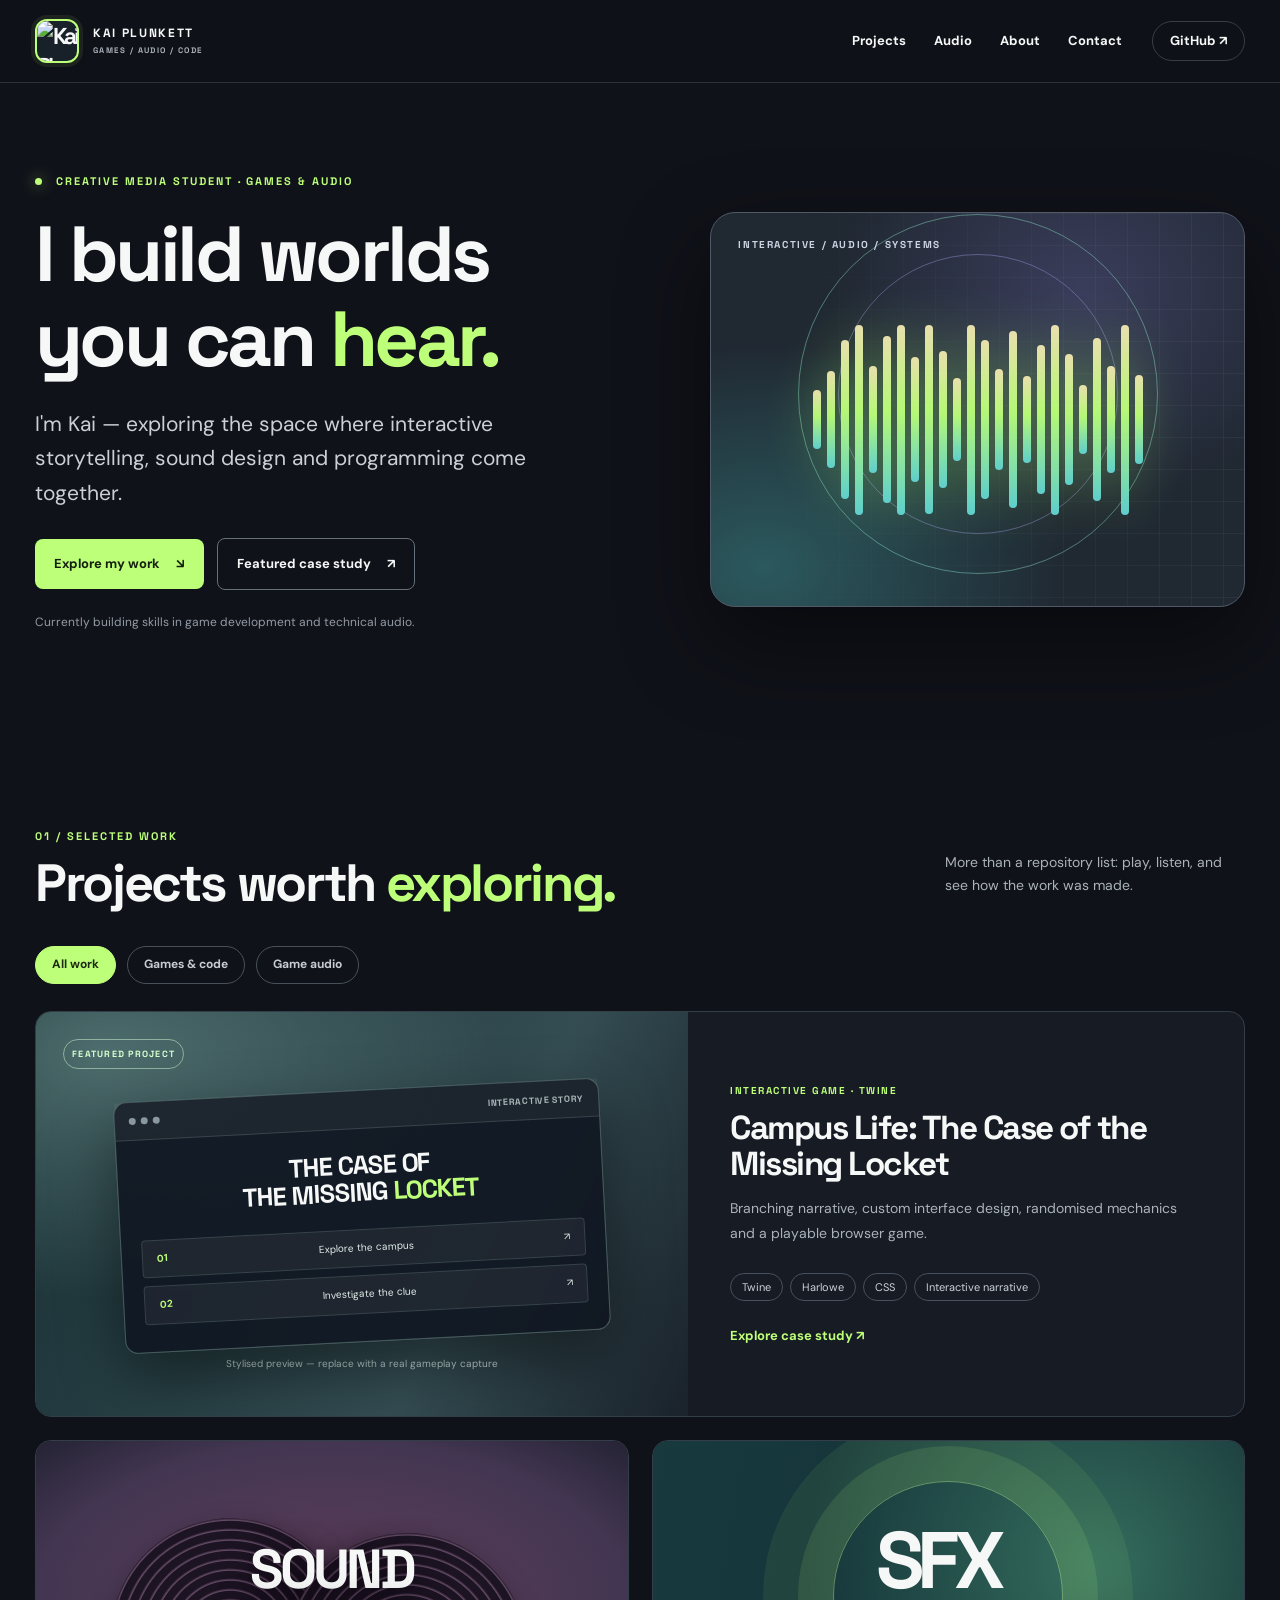
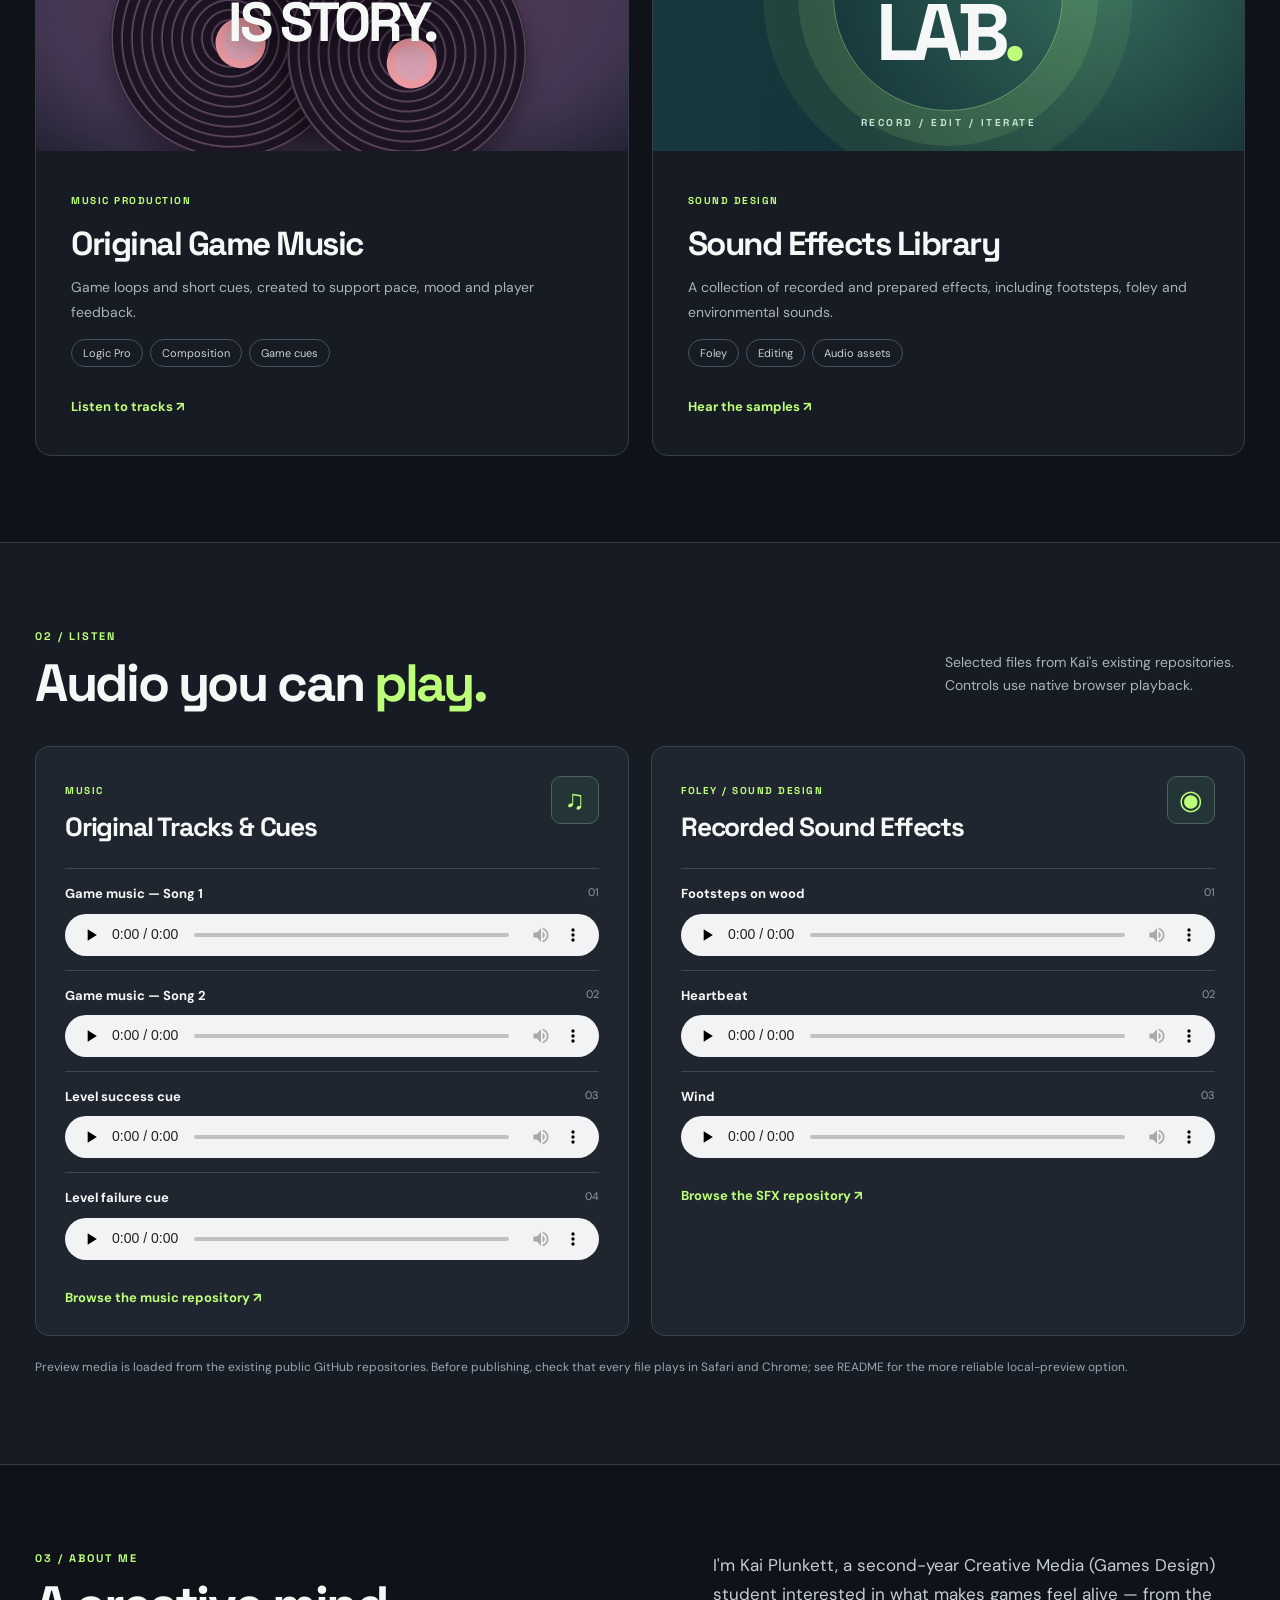
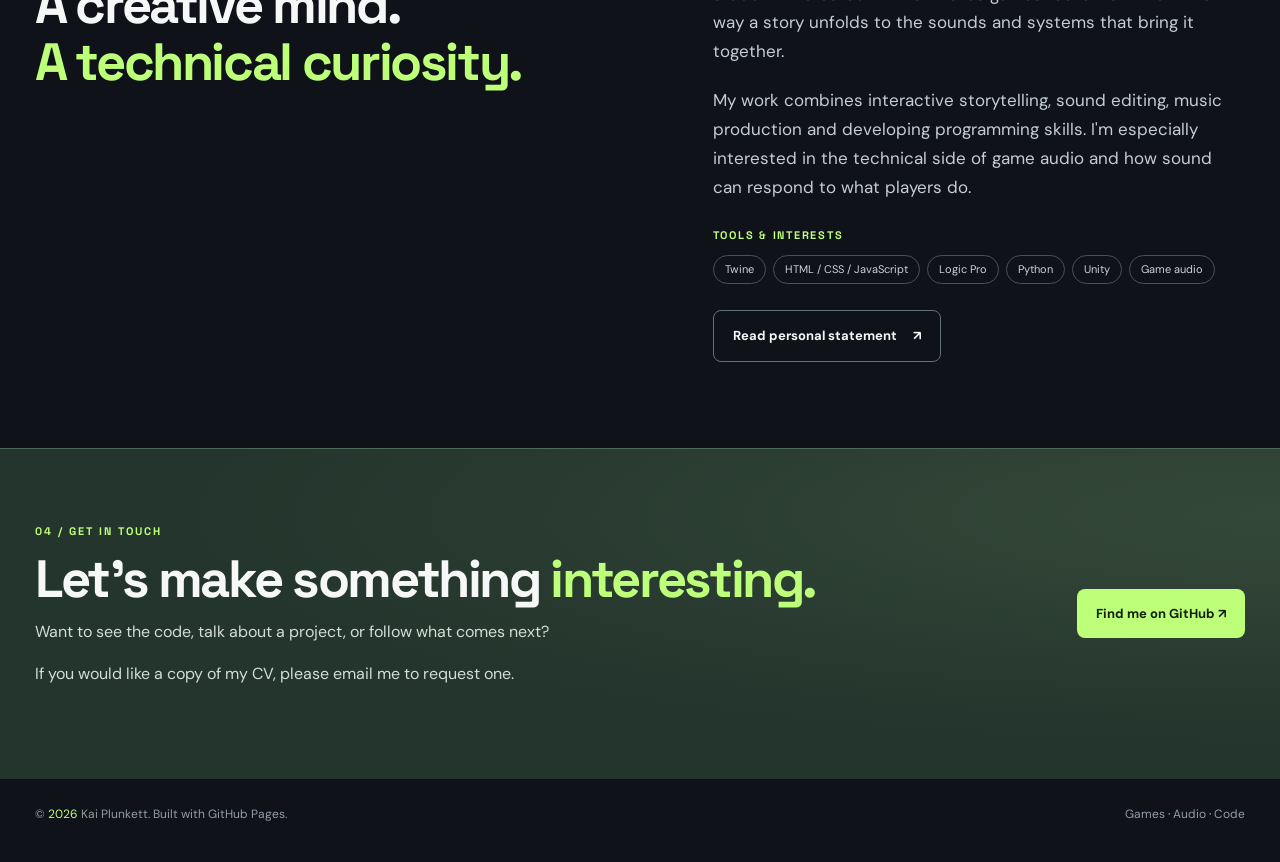
==== index.html @ 0ae5bda2 "Update 5 - Fix Safari issue when opening personal statement." ====
<!DOCTYPE html>
<html lang="en-GB">
<head>
  <meta charset="utf-8">
  <meta name="viewport" content="width=device-width, initial-scale=1">
  <meta name="description" content="Kai Plunkett — games, audio and interactive systems portfolio. Explore playable projects, original music and sound design.">
  <meta name="theme-color" content="#101219">
  <title>Kai Plunkett | Games · Audio · Code</title>
  <link rel="stylesheet" href="assets/css/styles.css?v=5">
  <script defer src="assets/js/main.js?v=5"></script>
</head>
<body>
  <a class="skip-link" href="#main">Skip to content</a>
  <header class="site-header">
    <div class="nav-shell wrap">
      <a class="brand" href="#top" aria-label="Kai Plunkett homepage"><span class="brand-mark brand-avatar"><img src="https://github.com/KaiPlunkett.png" alt="Kai Plunkett GitHub avatar"></span><span class="brand-name">KAI PLUNKETT <small>GAMES / AUDIO / CODE</small></span></a>
      <nav aria-label="Main navigation">
        <a href="#work">Projects</a><a href="#audio">Audio</a><a href="#about">About</a><a href="#contact">Contact</a>
      </nav>
      <a class="nav-github" href="https://github.com/KaiPlunkett" target="_blank" rel="noopener noreferrer">GitHub <span aria-hidden="true">↗</span></a>
    </div>
  </header>
  <main id="main">
    <section class="hero wrap" id="top">
      <div class="hero-copy">
        <p class="eyebrow"><span class="status-dot"></span> CREATIVE MEDIA STUDENT · GAMES & AUDIO</p>
        <h1>I build worlds<br>you can <em>hear.</em></h1>
        <p class="hero-lead">I'm Kai — exploring the space where interactive storytelling, sound design and programming come together.</p>
        <div class="button-row"><a class="button primary" href="#work">Explore my work <span aria-hidden="true">↘</span></a><a class="button ghost" href="projects/campus-life.html">Featured case study <span aria-hidden="true">↗</span></a></div>
        <p class="hero-note">Currently building skills in game development and technical audio.</p>
      </div>
      <div class="hero-art" role="img" aria-label="Abstract audio waveform and game-inspired interface artwork">
        <div class="orbit orbit-one"></div><div class="orbit orbit-two"></div>
        <span class="hero-art-label">INTERACTIVE / AUDIO / SYSTEMS</span>
        <div class="waveform" aria-hidden="true"><i style="--h:25%"></i><i style="--h:42%"></i><i style="--h:68%"></i><i style="--h:92%"></i><i style="--h:46%"></i><i style="--h:72%"></i><i style="--h:100%"></i><i style="--h:54%"></i><i style="--h:81%"></i><i style="--h:59%"></i><i style="--h:36%"></i><i style="--h:94%"></i><i style="--h:68%"></i><i style="--h:43%"></i><i style="--h:76%"></i><i style="--h:37%"></i><i style="--h:64%"></i><i style="--h:90%"></i><i style="--h:56%"></i><i style="--h:30%"></i><i style="--h:70%"></i><i style="--h:46%"></i><i style="--h:82%"></i><i style="--h:38%"></i></div>
      </div>
    </section>
    <section class="section wrap" id="work">
      <div class="section-heading"><div><p class="eyebrow">01 / SELECTED WORK</p><h2>Projects worth <em>exploring.</em></h2></div><p>More than a repository list: play, listen, and see how the work was made.</p></div>
      <div class="filter-row" role="group" aria-label="Filter projects"><button class="filter active" type="button" data-filter="all" aria-pressed="true">All work</button><button class="filter" type="button" data-filter="game" aria-pressed="false">Games & code</button><button class="filter" type="button" data-filter="audio" aria-pressed="false">Game audio</button></div>
      <div class="project-grid">
        <article class="project-card featured" data-category="game"><div class="project-visual visual-game"><div class="visual-tag">FEATURED PROJECT</div><div class="mock-window"><div class="mock-window-header"><span></span><span></span><span></span><small>INTERACTIVE STORY</small></div><div class="mock-game-title">THE CASE OF<br>THE MISSING <i>LOCKET</i></div><div class="mock-choice"><b>01</b> Explore the campus <span>↗</span></div><div class="mock-choice"><b>02</b> Investigate the clue <span>↗</span></div></div><span class="placeholder-note">Stylised preview — replace with a real gameplay capture</span></div><div class="project-content"><span class="project-type">INTERACTIVE GAME · TWINE</span><h3>Campus Life: The Case of the Missing Locket</h3><p>Branching narrative, custom interface design, randomised mechanics and a playable browser game.</p><div class="tags"><span>Twine</span><span>Harlowe</span><span>CSS</span><span>Interactive narrative</span></div><a class="text-link" href="projects/campus-life.html">Explore case study <span aria-hidden="true">↗</span></a></div></article>
        <article class="project-card" data-category="audio"><div class="project-visual visual-music"><div class="record record-one"></div><div class="record record-two"></div><span class="visual-big">SOUND<br>IS STORY.</span></div><div class="project-content"><span class="project-type">MUSIC PRODUCTION</span><h3>Original Game Music</h3><p>Game loops and short cues, created to support pace, mood and player feedback.</p><div class="tags"><span>Logic Pro</span><span>Composition</span><span>Game cues</span></div><a class="text-link" href="#audio">Listen to tracks <span aria-hidden="true">↗</span></a></div></article>
        <article class="project-card" data-category="audio"><div class="project-visual visual-sfx"><div class="sfx-rings"></div><div class="sfx-label">SFX<br>LAB<span>.</span></div><span class="sfx-mini">RECORD / EDIT / ITERATE</span></div><div class="project-content"><span class="project-type">SOUND DESIGN</span><h3>Sound Effects Library</h3><p>A collection of recorded and prepared effects, including footsteps, foley and environmental sounds.</p><div class="tags"><span>Foley</span><span>Editing</span><span>Audio assets</span></div><a class="text-link" href="#audio">Hear the samples <span aria-hidden="true">↗</span></a></div></article>
      </div>
    </section>
    <section class="section audio-section" id="audio"><div class="wrap"><div class="section-heading"><div><p class="eyebrow">02 / LISTEN</p><h2>Audio you can <em>play.</em></h2></div><p>Selected files from Kai's existing repositories. Controls use native browser playback.</p></div><div class="audio-grid">
      <div class="audio-panel"><div class="panel-head"><div><span class="project-type">MUSIC</span><h3>Original Tracks & Cues</h3></div><span class="panel-graphic" aria-hidden="true">♫</span></div><div class="track"><div class="track-title"><strong>Game music — Song 1</strong><span>01</span></div><audio controls preload="none" aria-label="Play Game music Song 1"><source src="https://raw.githubusercontent.com/KaiPlunkett/custom-created-music-tracks/main/Project%20-%20L3G%20-%20A2%20-%20V3%20-%20Kai%20-%20Song%201.mp3" type="audio/mpeg">Audio playback is not supported by your browser.</audio></div><div class="track"><div class="track-title"><strong>Game music — Song 2</strong><span>02</span></div><audio controls preload="none" aria-label="Play Game music Song 2"><source src="https://raw.githubusercontent.com/KaiPlunkett/custom-created-music-tracks/main/Project%20-%20L3G%20-%20A2%20-%20V3%20-%20Kai%20-%20Song%202.mp3" type="audio/mpeg">Audio playback is not supported by your browser.</audio></div><div class="track"><div class="track-title"><strong>Level success cue</strong><span>03</span></div><audio controls preload="none" aria-label="Play level success cue"><source src="https://raw.githubusercontent.com/KaiPlunkett/custom-created-music-tracks/main/Project%20-%20L3G%20-%20A2%20-%20V3%20-%20Kai%20-%20Level%20Success.mp3" type="audio/mpeg">Audio playback is not supported by your browser.</audio></div><div class="track"><div class="track-title"><strong>Level failure cue</strong><span>04</span></div><audio controls preload="none" aria-label="Play level failure cue"><source src="https://raw.githubusercontent.com/KaiPlunkett/custom-created-music-tracks/main/Project%20-%20L3G%20-%20A2%20-%20V3%20-%20Kai%20-%20Level%20Failure.mp3" type="audio/mpeg">Audio playback is not supported by your browser.</audio></div><a class="text-link" href="https://github.com/KaiPlunkett/custom-created-music-tracks" target="_blank" rel="noopener noreferrer">Browse the music repository ↗</a></div>
      <div class="audio-panel"><div class="panel-head"><div><span class="project-type">FOLEY / SOUND DESIGN</span><h3>Recorded Sound Effects</h3></div><span class="panel-graphic" aria-hidden="true">◉</span></div><div class="track"><div class="track-title"><strong>Footsteps on wood</strong><span>01</span></div><audio controls preload="none" aria-label="Play footsteps sound effect"><source src="https://raw.githubusercontent.com/KaiPlunkett/sound-effects-library/main/Footsteps%20On%20Wood%20V1.m4a" type="audio/mp4">Audio playback is not supported by your browser.</audio></div><div class="track"><div class="track-title"><strong>Heartbeat</strong><span>02</span></div><audio controls preload="none" aria-label="Play heartbeat sound effect"><source src="https://raw.githubusercontent.com/KaiPlunkett/sound-effects-library/main/Heartbeat%20V1.m4a" type="audio/mp4">Audio playback is not supported by your browser.</audio></div><div class="track"><div class="track-title"><strong>Wind</strong><span>03</span></div><audio controls preload="none" aria-label="Play wind sound effect"><source src="https://raw.githubusercontent.com/KaiPlunkett/sound-effects-library/main/Wind%20V1.m4a" type="audio/mp4">Audio playback is not supported by your browser.</audio></div><a class="text-link" href="https://github.com/KaiPlunkett/sound-effects-library" target="_blank" rel="noopener noreferrer">Browse the SFX repository ↗</a></div>
    </div><p class="media-disclaimer">Preview media is loaded from the existing public GitHub repositories. Before publishing, check that every file plays in Safari and Chrome; see README for the more reliable local-preview option.</p></div></section>
    <section class="section wrap about" id="about"><div class="about-title"><p class="eyebrow">03 / ABOUT ME</p><h2>A creative mind.<br><em>A technical curiosity.</em></h2></div><div class="about-copy"><p>I'm Kai Plunkett, a second-year Creative Media (Games Design) student interested in what makes games feel alive — from the way a story unfolds to the sounds and systems that bring it together.</p><p>My work combines interactive storytelling, sound editing, music production and developing programming skills. I'm especially interested in the technical side of game audio and how sound can respond to what players do.</p><div class="skill-heading">TOOLS & INTERESTS</div><div class="tags"><span>Twine</span><span>HTML / CSS / JavaScript</span><span>Logic Pro</span><span>Python</span><span>Unity</span><span>Game audio</span></div><div class="button-row"><button class="button ghost statement-trigger" id="personal-statement-trigger" type="button" aria-haspopup="dialog" aria-controls="personal-statement-dialog">Read personal statement <span aria-hidden="true">↗</span></button><noscript><a class="text-link" href="https://github.com/KaiPlunkett/personal-statement/blob/main/README.md">View personal statement on GitHub (requires JavaScript for pop-up)</a></noscript></div></div></section>
    <section class="contact-band" id="contact"><div class="wrap contact-inner"><div><p class="eyebrow">04 / GET IN TOUCH</p><h2>Let's make something <em>interesting.</em></h2><p>Want to see the code, talk about a project, or follow what comes next?</p><p>If you would like a copy of my CV, please email me to request one.</p></div><a class="button primary" href="https://github.com/KaiPlunkett" target="_blank" rel="noopener noreferrer">Find me on GitHub ↗</a></div></section>
  </main>

  <!-- Safari-compatible modal reads the current public README each time it opens. -->
  <div class="statement-overlay" id="personal-statement-overlay" hidden>
  <section class="statement-dialog" id="personal-statement-dialog" role="dialog" aria-modal="true" aria-labelledby="statement-modal-title" aria-describedby="statement-modal-caption" tabindex="-1">
    <div class="statement-dialog-shell">
      <header class="statement-dialog-head">
        <div class="statement-dialog-heading">
          <span class="project-type">ABOUT KAI / MY STORY</span>
          <h2 id="statement-modal-title">Personal <em>statement.</em></h2>
          <p id="statement-modal-caption">A little more about my interests, experience and ambitions.</p>
        </div>
        <button class="statement-close" type="button" id="personal-statement-close" aria-label="Close personal statement">&times;</button>
      </header>
      <div class="statement-dialog-scroll">
        <div id="statement-load-status" class="statement-loading" role="status" aria-live="polite">Loading the latest personal statement from GitHub…</div>
        <div id="statement-content" class="statement-copy" aria-label="Personal statement text"></div>
      </div>
      <footer class="statement-dialog-footer">
        <span>Content sourced from Kai's public GitHub README.</span>
        <a href="https://github.com/KaiPlunkett/personal-statement/blob/main/README.md" target="_blank" rel="noopener noreferrer">View original on GitHub <span aria-hidden="true">↗</span></a>
      </footer>
    </div>
  </section>
  </div>
  <footer class="wrap footer"><p>© <span id="year">2026</span> Kai Plunkett. Built with GitHub Pages.</p><p>Games <span>·</span> Audio <span>·</span> Code</p></footer>
</body>
</html>
---- assets/css/styles.css ----
@import url('https://fonts.googleapis.com/css2?family=DM+Sans:wght@400;500;600;700&family=Space+Grotesk:wght@400;500;600;700&display=swap');
:root{--bg:#101219;--bg2:#171b23;--panel:#1c222c;--line:#363e48;--ink:#f6f7f7;--muted:#aab2bb;--lime:#bdff79;--cyan:#62d6d4;--coral:#ffa494;--purple:#ae97f4;--max:1210px}*{box-sizing:border-box}html{scroll-behavior:smooth}body{margin:0;background:var(--bg);color:var(--ink);font:16px/1.65 'DM Sans',sans-serif}h1,h2,h3,p{margin-top:0}h1,h2,h3{font-family:'Space Grotesk',sans-serif;line-height:1.09;letter-spacing:-.045em}h1{font-size:clamp(3.4rem,6.1vw,6.4rem);margin:24px 0}h2{font-size:clamp(2.5rem,4.1vw,4.5rem)}h3{font-size:1.65rem}em{font-style:normal;color:var(--lime)}a{color:inherit;text-decoration:none}a:hover{color:var(--lime)}button,a{outline-offset:4px}button{font:inherit}button:focus-visible,a:focus-visible{outline:2px solid var(--lime)}.wrap{width:min(calc(100% - 64px),var(--max));margin-inline:auto}.site-header{background:#101219e9;position:sticky;top:0;z-index:20;backdrop-filter:blur(14px);border-bottom:1px solid #2b313a}.nav-shell{display:flex;align-items:center;gap:30px;min-height:82px}.brand{display:flex;align-items:center;gap:14px;margin-right:auto;min-width:0}.brand-mark{display:grid;place-items:center;width:44px;height:44px;border:2px solid var(--lime);border-radius:12px;font:bold 23px 'Space Grotesk',sans-serif;letter-spacing:-3px;overflow:hidden;flex:0 0 auto}.brand-avatar{background:#182029;box-shadow:0 0 0 4px #bdff7914}.brand-avatar img{width:100%;height:100%;object-fit:cover;display:block}.accent{color:var(--lime)}.brand-name{font:bold 12px/1.1 'Space Grotesk',sans-serif;letter-spacing:.14em;white-space:nowrap}.brand-name small{display:block;color:var(--muted);font-size:8px;letter-spacing:.18em;margin-top:6px}.nav-shell nav{display:flex;gap:28px;font-size:13px;font-weight:700}.nav-github{padding:8px 17px;border:1px solid var(--line);border-radius:40px;font-size:13px;font-weight:700}.skip-link{position:absolute;top:-100px;left:20px;background:var(--lime);color:#000;padding:10px;z-index:100}.skip-link:focus{top:10px}.hero{display:grid;grid-template-columns:1.05fr .95fr;gap:7%;align-items:center;min-height:660px;padding-block:88px 95px}.eyebrow{color:var(--lime);font:bold 11px 'Space Grotesk',sans-serif;letter-spacing:.18em}.status-dot{display:inline-block;height:7px;width:7px;margin-right:9px;background:var(--lime);border-radius:50%;box-shadow:0 0 15px #bdff79a8}.hero-lead{max-width:560px;color:#cad0d5;font-size:clamp(17px,1.8vw,21px);line-height:1.65}.hero-note{font-size:12px;color:#929ba6;margin-top:23px}.button-row{display:flex;flex-wrap:wrap;align-items:center;gap:13px;margin-top:28px}.button{display:inline-flex;align-items:center;justify-content:center;gap:16px;border-radius:8px;padding:14px 19px;font-size:13px;font-weight:700;transition:transform .2s,background .2s}.button:hover{transform:translateY(-2px);color:inherit}.button.primary{background:var(--lime);color:#14200c}.button.primary:hover{background:#d3ffa8}.button.ghost{background:transparent;border:1px solid #64707a;color:var(--ink)}.button.ghost:hover{border-color:var(--lime)}.hero-art{min-height:395px;background:radial-gradient(ellipse at 70% 20%,#7e74c747,transparent 48%),radial-gradient(ellipse at 10% 90%,#3a9f9c69,transparent 45%),#202832;border:1px solid #515967;position:relative;overflow:hidden;border-radius:25px;box-shadow:0 35px 90px #0007}.hero-art:before{content:'';position:absolute;inset:0;background-image:linear-gradient(#ffffff0c 1px,transparent 1px),linear-gradient(90deg,#ffffff0c 1px,transparent 1px);background-size:32px 32px;mask-image:linear-gradient(to right,transparent,black)}.hero-art-label{position:absolute;top:25px;left:27px;color:#cdd5e4;font:700 10px 'Space Grotesk',sans-serif;letter-spacing:.16em}.orbit{position:absolute;border:1px solid #9cfbd964;border-radius:50%;left:50%;top:46%;transform:translate(-50%,-50%)}.orbit-one{width:360px;height:360px}.orbit-two{width:280px;height:280px;border-color:#b2a8f460}.waveform{position:absolute;inset:90px 30px 70px;display:flex;align-items:center;justify-content:center;gap:6px;filter:drop-shadow(0 0 25px #a2ff6b6b)}.waveform i{height:var(--h);width:8px;max-height:190px;background:linear-gradient(0deg,var(--cyan),var(--lime) 55%,#f2e8b3);border-radius:20px;opacity:.95}.section{padding-block:86px}.section-heading{display:flex;justify-content:space-between;align-items:end;gap:32px;margin-bottom:35px}.section-heading h2{margin:8px 0 0}.section-heading>p{max-width:300px;color:var(--muted);font-size:14px}.filter-row{display:flex;flex-wrap:wrap;gap:11px;margin:0 0 27px}.filter{background:transparent;color:#c7ccd2;border:1px solid #48515b;border-radius:50px;padding:8px 16px;cursor:pointer;font-size:12px;font-weight:700}.filter.active,.filter:hover{background:var(--lime);color:#1e2b12;border-color:var(--lime)}.project-grid{display:grid;grid-template-columns:repeat(2,minmax(0,1fr));gap:23px}.project-card{border:1px solid #343e49;background:var(--bg2);border-radius:16px;overflow:hidden;transition:transform .22s,border-color .22s}.project-card:hover{transform:translateY(-4px);border-color:#7d9486}.project-card[hidden]{display:none}.project-card.featured{grid-column:1/-1;display:grid;grid-template-columns:1.08fr .92fr}.project-card.featured[hidden]{display:none}.project-visual{min-height:310px;position:relative;overflow:hidden}.featured .project-visual{min-height:390px}.visual-game{padding:30px;background:radial-gradient(ellipse at 10% 10%,#a7d1ca5b,transparent 48%),linear-gradient(115deg,#183034,#344d53 65%,#1a222a)}.visual-tag{position:absolute;top:27px;left:27px;border:1px solid #c9f0ce8a;border-radius:30px;font:700 9px 'Space Grotesk',sans-serif;letter-spacing:.14em;padding:8px;color:#d4ffcf}.mock-window{width:82%;margin:48px auto 0;background:#101622e8;border:1px solid #77958f85;border-radius:13px;box-shadow:0 25px 65px #0007;padding-bottom:19px;transform:rotate(-3deg)}.mock-window-header{height:38px;background:#ffffff0b;border-bottom:1px solid #ffffff21;display:flex;align-items:center;padding:0 14px;gap:5px}.mock-window-header span{display:block;width:7px;height:7px;border-radius:50%;background:#89979f}.mock-window-header small{margin-left:auto;color:#aab7b7;font:700 9px 'Space Grotesk',sans-serif;letter-spacing:.08em}.mock-game-title{font:bold clamp(19px,2vw,31px) 'Space Grotesk',sans-serif;line-height:1.05;text-align:center;letter-spacing:-.04em;margin:23px 10px}.mock-game-title i{font-style:normal;color:var(--lime)}.mock-choice{display:flex;justify-content:space-between;align-items:center;gap:8px;padding:10px 14px;margin:8px 20px;background:#ffffff0e;border:1px solid #78918f45;border-radius:4px;color:#e1eee9;font-size:10px}.mock-choice b{color:var(--lime);font-size:10px}.placeholder-note{display:block;font-size:10px;color:#c3d4d5;text-align:center;margin:14px 4px}.project-content{padding:35px}.project-card.featured .project-content{display:flex;flex-direction:column;justify-content:center;padding:42px}.project-type{color:var(--lime);font:700 10px 'Space Grotesk',sans-serif;letter-spacing:.15em}.project-content h3{font-size:clamp(22px,2.6vw,34px);margin:13px 0}.project-content p{font-size:14px;color:var(--muted);line-height:1.8}.tags{display:flex;gap:7px;flex-wrap:wrap;margin:13px 0 26px}.tags span{font-size:11px;border:1px solid #46515d;border-radius:40px;padding:4px 11px;color:#cad3d9}.text-link{font:700 13px 'DM Sans',sans-serif;color:var(--lime);width:fit-content}.text-link:hover{text-decoration:underline}.visual-music{background:radial-gradient(ellipse at center,#b3669c75,#433652 70%,#242334);display:grid;place-items:center}.record{position:absolute;width:240px;height:240px;border-radius:50%;background:repeating-radial-gradient(circle at center,#1d1423,#1d1423 7px,#644c67 8px,#251829 10px);box-shadow:0 15px 30px #0007}.record:after{content:'';position:absolute;left:43%;top:43%;width:14%;height:14%;background:#d9a2b3;border-radius:50%;border:8px solid #ea99a2}.record-one{transform:rotate(-20deg) translate(-110px,5px)}.record-two{transform:rotate(20deg) translate(90px,28px)}.visual-big{position:relative;text-align:center;font:700 55px/.96 'Space Grotesk',sans-serif;letter-spacing:-.065em;text-shadow:0 4px 30px #0009}.visual-sfx{display:grid;place-items:center;background:radial-gradient(circle at 75% 40%,#4d9d7c90,transparent 60%),linear-gradient(100deg,#173a3e,#132b32)}.sfx-rings{position:absolute;border:1px solid #cbff9969;border-radius:50%;height:230px;width:230px;box-shadow:0 0 0 35px #bcff791b,0 0 0 70px #bcff7912}.sfx-label{position:relative;font:bold 80px/.9 'Space Grotesk',sans-serif;letter-spacing:-.08em}.sfx-label span{color:var(--lime)}.sfx-mini{position:absolute;bottom:22px;font:700 10px 'Space Grotesk',sans-serif;letter-spacing:.25em;color:#c7e3d6}.audio-section{background:#171c24;border-block:1px solid #313b47}.audio-grid{display:grid;grid-template-columns:1fr 1fr;gap:22px}.audio-panel{border:1px solid #3a434e;border-radius:14px;padding:29px;background:#202630}.panel-head{display:flex;justify-content:space-between;align-items:flex-start;gap:10px;margin-bottom:15px}.panel-head h3{margin:11px 0}.panel-graphic{display:grid;place-items:center;border:1px solid #4b625d;background:#2b50465a;color:var(--lime);width:48px;height:48px;border-radius:10px;font-size:27px}.track{border-top:1px solid #3d4753;padding:14px 0}.track-title{display:flex;justify-content:space-between;font-size:13px;margin:0 0 9px}.track-title span{color:#8e9ba4;font-size:11px}audio{width:100%;height:42px;display:block}.audio-panel .text-link{display:block;margin-top:15px}.media-disclaimer{margin:22px 0 0;color:#99a6b1;font-size:12px}.about{display:grid;grid-template-columns:1fr 1fr;gap:12%}.about h2{margin:10px 0}.about-copy{font-size:17px;color:#c4cdd4;line-height:1.7}.about-copy p{margin-bottom:20px}.skill-heading{color:var(--lime);font:700 11px 'Space Grotesk',sans-serif;letter-spacing:.16em;margin-top:26px}.about-copy .button-row{margin-top:18px}.contact-band{padding:75px 0;background:radial-gradient(ellipse at 100% 20%,#526c4d5a,transparent 60%),#24352d;border-top:1px solid #4a6b57}.contact-inner{display:flex;align-items:center;justify-content:space-between;gap:30px}.contact-inner h2{margin:12px 0}.contact-inner p:not(.eyebrow){color:#d4ddd6}.footer{padding-block:26px;display:flex;justify-content:space-between;color:#919da7;font-size:12px}.footer span{color:var(--lime)}.case-page{overflow:hidden}.case-hero{padding-top:74px;padding-bottom:60px}.back-link{display:inline-block;margin:0 0 48px;color:#d6e2de;font-size:13px}.case-hero h1{max-width:1120px;margin:19px 0}.case-lead{max-width:790px;color:#c7d2d4;font-size:clamp(18px,2.3vw,25px)}.publish-note{background:#24322b;border-left:3px solid var(--lime);padding:14px 17px;color:#d6dfd9;max-width:760px;font-size:12px;margin-top:27px}.case-illustration{padding-bottom:70px}.big-browser{border:1px solid #72958c;background:linear-gradient(130deg,#182b32,#314b4f 60%,#1d2430);border-radius:17px;min-height:430px;overflow:hidden}.case-art-center{display:grid;place-content:center;text-align:center;min-height:391px;padding:25px}.case-art-center>p:first-child{font:700 11px 'Space Grotesk';letter-spacing:.22em;color:var(--lime)}.case-art-center h2{font-size:clamp(35px,6vw,75px);margin:13px 0}.case-details{display:grid;grid-template-columns:.8fr 1.2fr;gap:10%;border-top:1px solid #39434f;padding-block:65px}.case-details h2{font-size:clamp(30px,3.6vw,49px);margin:10px 0}.case-details>div:nth-child(2){color:#c5d0d7;font-size:17px;line-height:1.8}.feature-list{padding-left:20px}.feature-list li{margin-bottom:15px}.fine-print{font-size:12px!important;color:#93a4ab}.case-page .contact-band{margin-top:40px}
@media(max-width:950px){.hero{grid-template-columns:1fr;gap:35px;padding-block:66px}.hero-art{min-height:350px}.project-card.featured{grid-template-columns:1fr}.featured .project-visual{min-height:340px}.about{gap:7%}.nav-shell nav{gap:14px}}@media(max-width:650px){.wrap{width:min(calc(100% - 32px),var(--max))}.nav-shell{min-height:70px;gap:12px}.brand-name{display:none}.brand-mark{width:40px;height:40px;border-radius:50%}.nav-shell nav{margin-left:auto;gap:13px;font-size:11px}.nav-github{display:none}.hero{min-height:auto;padding-block:54px}.hero h1{font-size:clamp(3rem,13vw,4rem)}.hero-art{min-height:300px}.waveform{gap:4px}.waveform i{width:6px}.section{padding-block:57px}.section-heading{display:block}.section-heading>p{margin-top:18px}.project-grid,.audio-grid,.about,.case-details{grid-template-columns:1fr}.project-content,.project-card.featured .project-content{padding:25px}.visual-big{font-size:46px}.contact-inner{display:block}.contact-inner .button{margin-top:18px}.footer{display:block}.case-hero{padding-top:37px}.back-link{margin-bottom:30px}.case-details{gap:12px;padding-block:45px}.big-browser{min-height:300px}.case-art-center{min-height:270px}.mock-window{width:92%;margin-top:62px}.placeholder-note{font-size:9px}}@media(prefers-reduced-motion:reduce){html{scroll-behavior:auto}.project-card,.button{transition:none}}


/* Live personal-statement modal: matched to the original minimalist theme. */
.statement-overlay{position:fixed;inset:0;z-index:200;display:flex;justify-content:center;align-items:center;padding:16px;background:rgba(3,7,12,.82);-webkit-backdrop-filter:blur(5px);backdrop-filter:blur(5px)}
.statement-overlay[hidden]{display:none!important}
.statement-is-open{overflow:hidden}
.statement-dialog{width:min(760px,100%);max-height:min(85vh,860px);max-height:min(85dvh,860px);padding:0;margin:0;color:var(--ink);background:var(--bg2);border:1px solid #57616c;border-radius:18px;box-shadow:0 32px 110px #000b;overflow:hidden}
.statement-dialog-shell{display:flex;flex-direction:column;max-height:min(85vh,860px);max-height:min(85dvh,860px)}
.statement-dialog-head{display:flex;justify-content:space-between;align-items:flex-start;gap:22px;padding:28px 30px 23px;background:#202630;border-bottom:1px solid #3e4954}
.statement-dialog-heading h2{font-size:clamp(28px,4vw,39px);margin:8px 0 10px}
.statement-dialog-heading p{margin:0;color:var(--muted);font-size:14px}
.statement-close{border:1px solid #66717c;background:#252d38;color:var(--ink);border-radius:9px;min-width:40px;height:40px;line-height:1;cursor:pointer;font-size:27px;display:grid;place-items:center;flex-shrink:0}
.statement-close:hover{color:var(--lime);border-color:var(--lime)}
.statement-close:focus-visible{outline:2px solid var(--lime);outline-offset:3px}
.statement-dialog-scroll{overflow-y:auto;overscroll-behavior:contain;padding:25px 30px 30px;min-height:90px}
.statement-loading{color:var(--muted);font-size:14px}
.statement-copy{color:#d5dce1;font-size:15px;line-height:1.85;overflow-wrap:anywhere}
.statement-copy>*:first-child{margin-top:0}
.statement-copy>*:last-child{margin-bottom:0}
.statement-copy h2,.statement-copy h3,.statement-copy h4{color:var(--ink);letter-spacing:-.025em;line-height:1.3;margin:23px 0 12px}
.statement-copy h2{font-size:22px}.statement-copy h3{font-size:18px}.statement-copy h4{font-size:16px}
.statement-copy p{white-space:pre-line;margin:0 0 18px}
.statement-copy ul,.statement-copy ol{padding-left:23px;margin:0 0 19px}
.statement-copy li{margin:5px 0}
.statement-copy a{color:var(--lime);text-decoration:underline;text-underline-offset:3px}
.statement-copy blockquote{border-left:3px solid var(--lime);margin:0 0 18px;padding:7px 14px;background:#ffffff09}
.statement-copy blockquote p{margin:0}
.statement-copy hr{border:0;border-top:1px solid var(--line);margin:20px 0}
.statement-dialog-footer{display:flex;align-items:center;justify-content:space-between;gap:10px 20px;flex-wrap:wrap;padding:16px 30px;background:#202630;border-top:1px solid #3e4954;font-size:12px;color:var(--muted)}
.statement-dialog-footer a{color:var(--lime);font-weight:700}
@media(max-width:650px){.statement-dialog{width:calc(100% - 20px)}.statement-dialog-head{padding:20px 18px}.statement-dialog-scroll{padding:20px 18px}.statement-dialog-footer{padding:15px 18px}.statement-copy{font-size:14px}.statement-dialog-heading h2{font-size:29px}}

/* Explicit button control (rather than an external GitHub link). */
.statement-trigger{cursor:pointer;font-family:inherit}
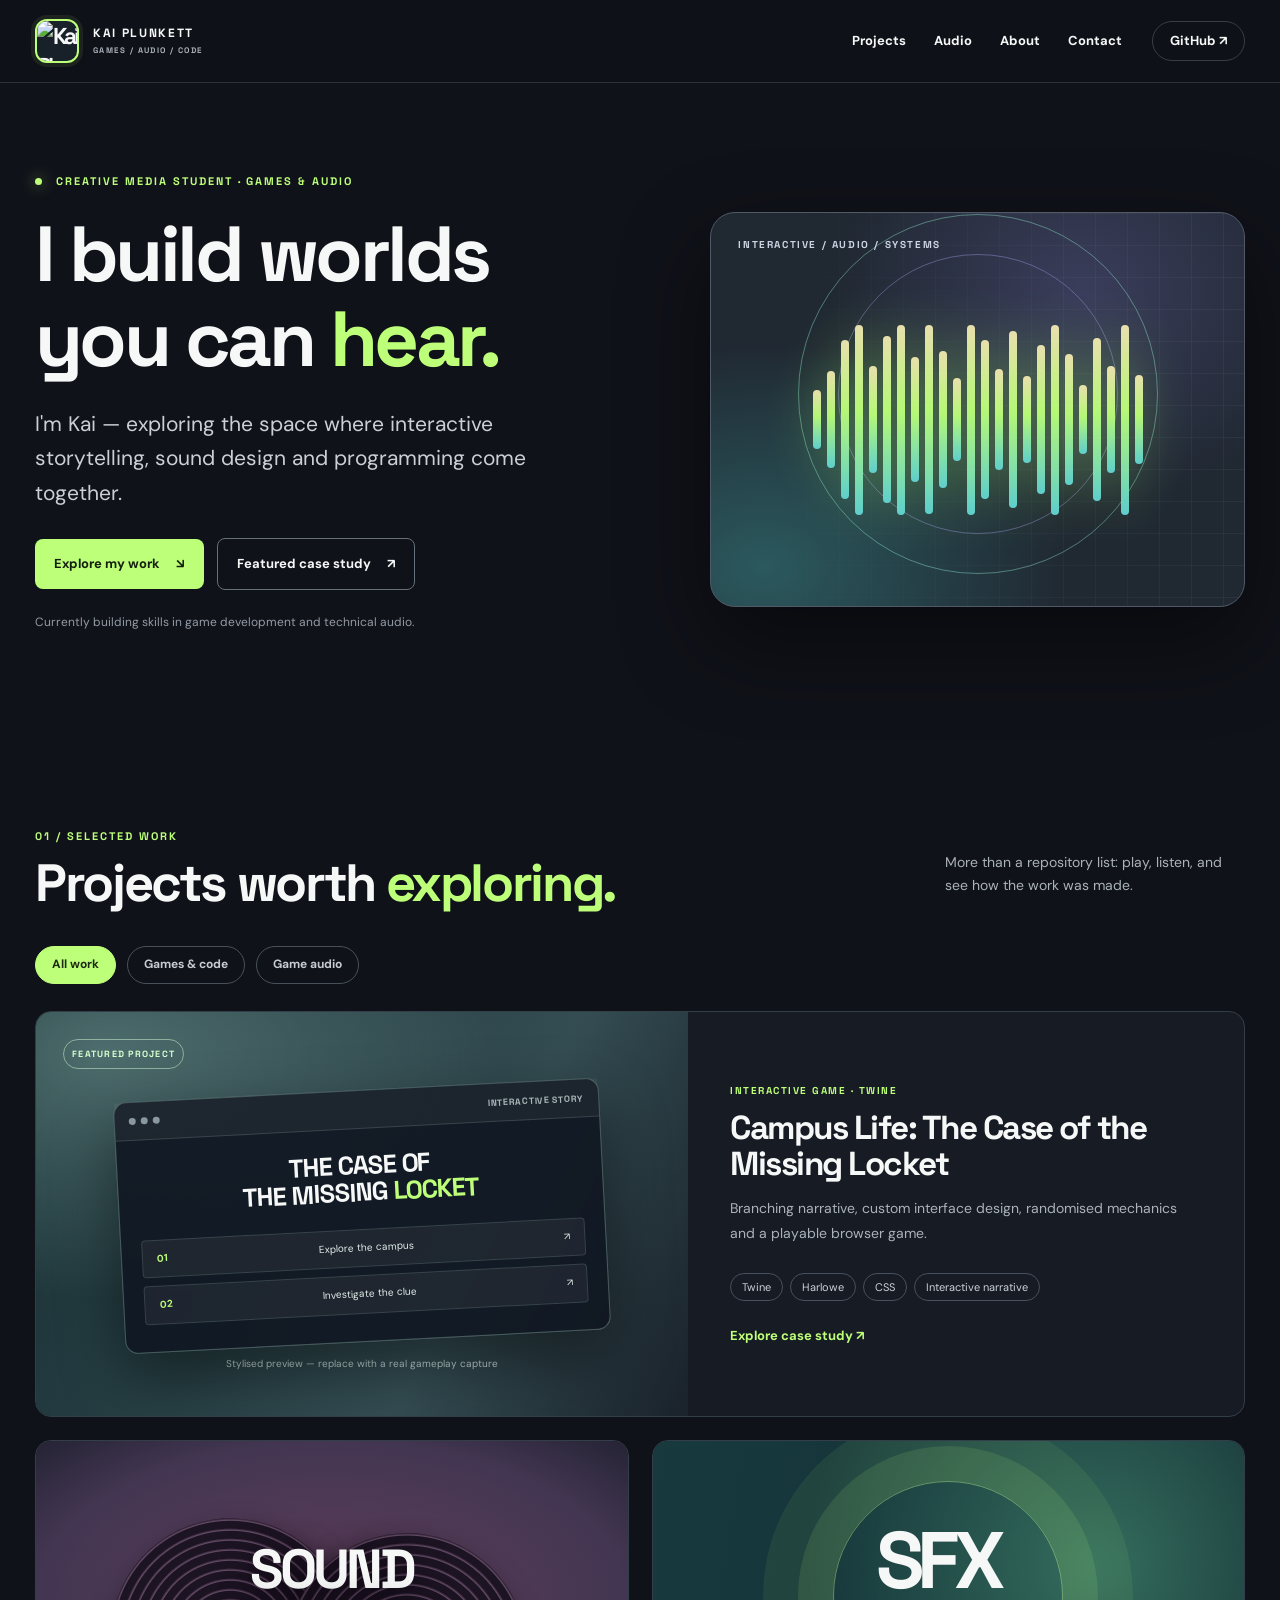
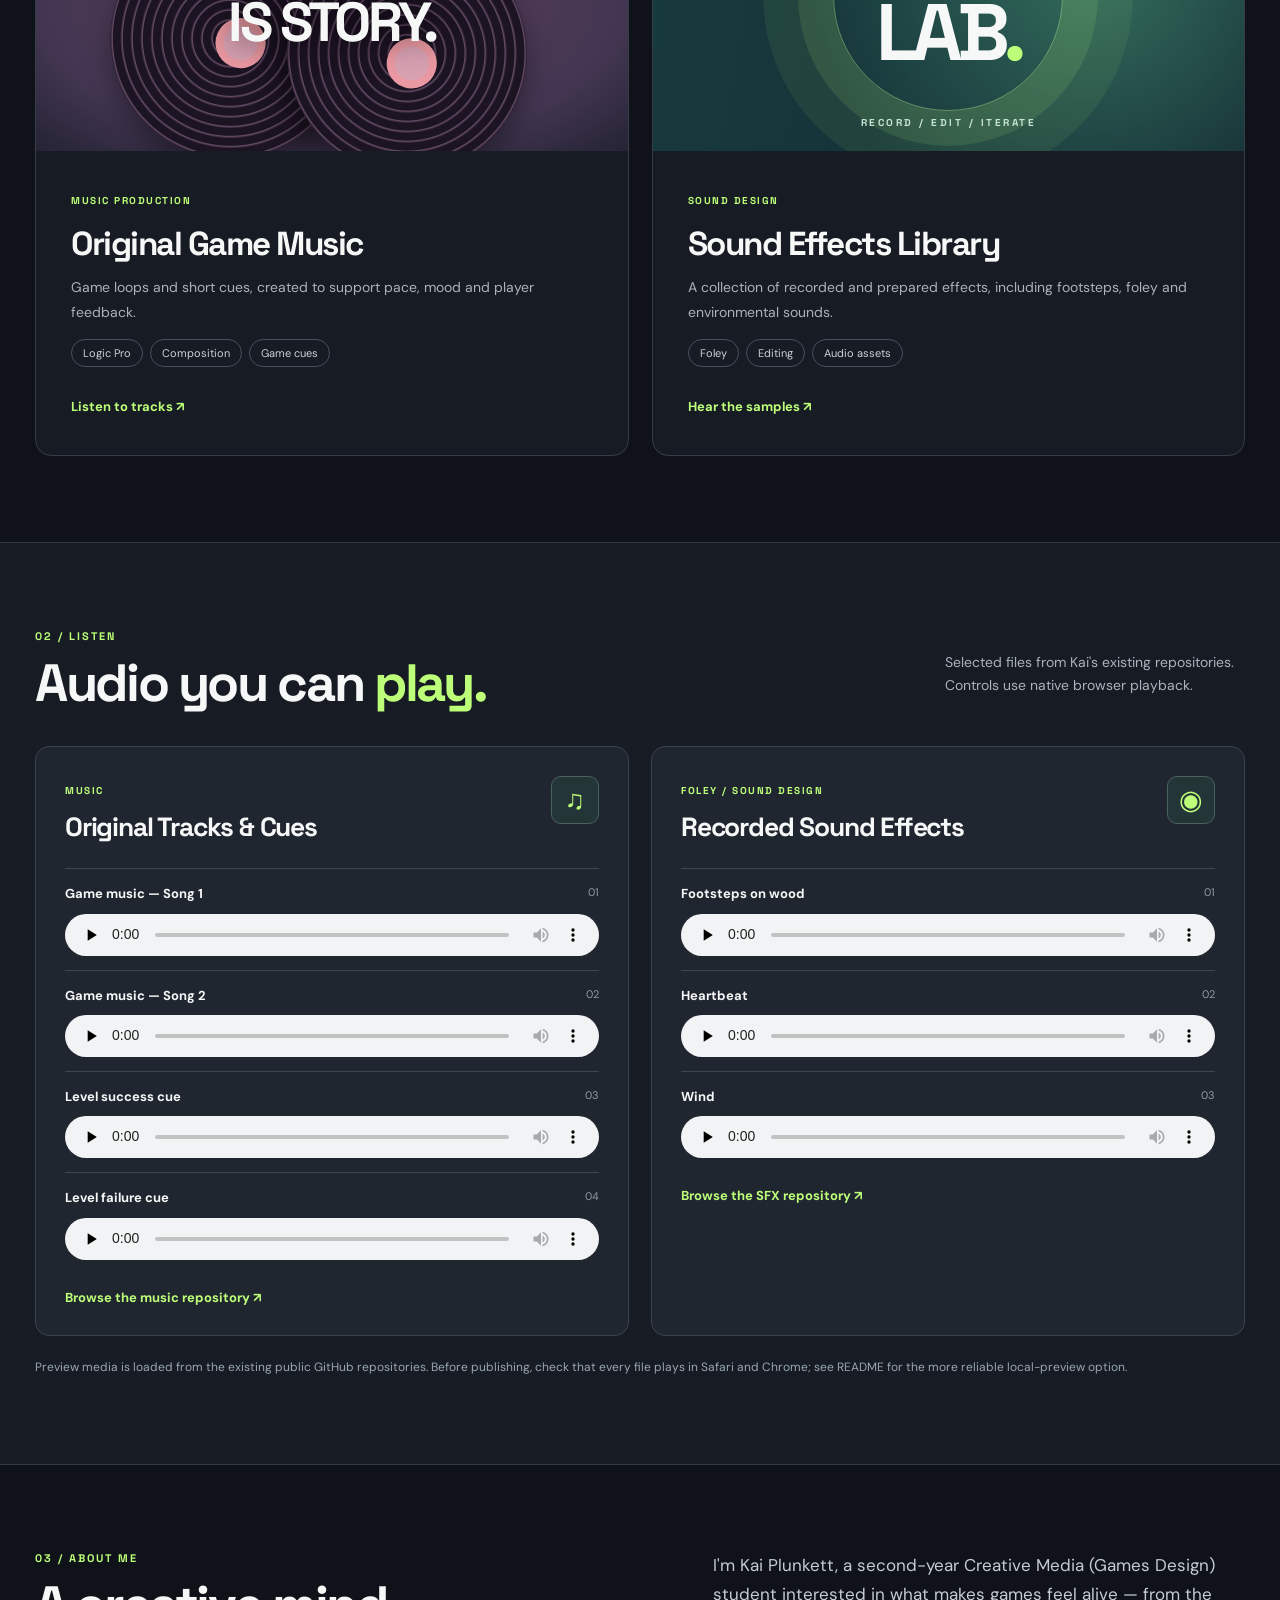
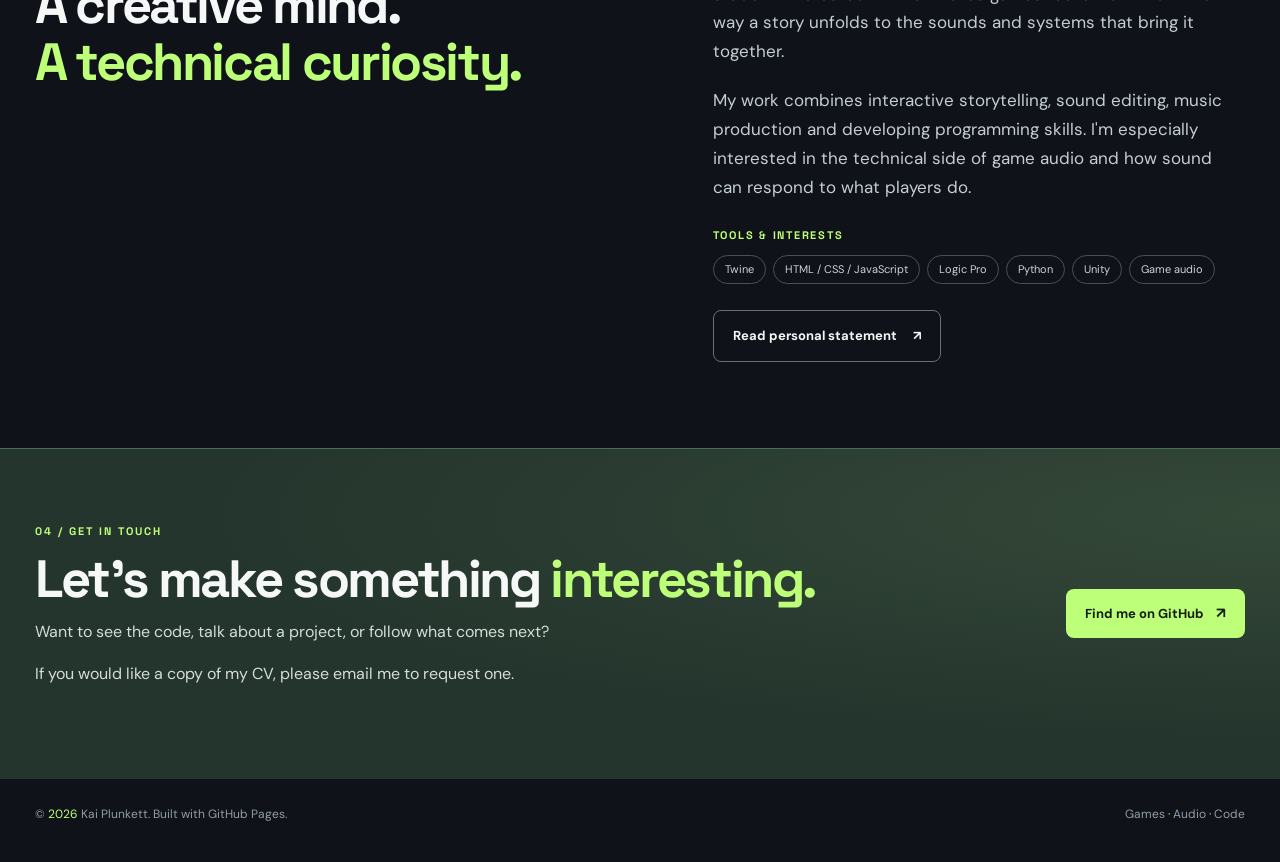
==== commit 79703583: "Fix aesthetic issue with "View on github" section." ====
--- a/index.html
+++ b/index.html
@@ -6,10 +6,10 @@
   <meta name="description" content="Kai Plunkett — games, audio and interactive systems portfolio. Explore playable projects, original music and sound design.">
   <meta name="theme-color" content="#101219">
   <title>Kai Plunkett | Games · Audio · Code</title>
-  <link rel="stylesheet" href="assets/css/styles.css?v=5">
-  <script defer src="assets/js/main.js?v=5"></script>
+  <link rel="stylesheet" href="assets/css/styles.css?v=8">
+  <script defer src="assets/js/main.js?v=8"></script>
 </head>
-<body>
+<body data-portfolio-build="v7">
   <a class="skip-link" href="#main">Skip to content</a>
   <header class="site-header">
     <div class="nav-shell wrap">
@@ -49,7 +49,7 @@
       <div class="audio-panel"><div class="panel-head"><div><span class="project-type">FOLEY / SOUND DESIGN</span><h3>Recorded Sound Effects</h3></div><span class="panel-graphic" aria-hidden="true">◉</span></div><div class="track"><div class="track-title"><strong>Footsteps on wood</strong><span>01</span></div><audio controls preload="none" aria-label="Play footsteps sound effect"><source src="https://raw.githubusercontent.com/KaiPlunkett/sound-effects-library/main/Footsteps%20On%20Wood%20V1.m4a" type="audio/mp4">Audio playback is not supported by your browser.</audio></div><div class="track"><div class="track-title"><strong>Heartbeat</strong><span>02</span></div><audio controls preload="none" aria-label="Play heartbeat sound effect"><source src="https://raw.githubusercontent.com/KaiPlunkett/sound-effects-library/main/Heartbeat%20V1.m4a" type="audio/mp4">Audio playback is not supported by your browser.</audio></div><div class="track"><div class="track-title"><strong>Wind</strong><span>03</span></div><audio controls preload="none" aria-label="Play wind sound effect"><source src="https://raw.githubusercontent.com/KaiPlunkett/sound-effects-library/main/Wind%20V1.m4a" type="audio/mp4">Audio playback is not supported by your browser.</audio></div><a class="text-link" href="https://github.com/KaiPlunkett/sound-effects-library" target="_blank" rel="noopener noreferrer">Browse the SFX repository ↗</a></div>
     </div><p class="media-disclaimer">Preview media is loaded from the existing public GitHub repositories. Before publishing, check that every file plays in Safari and Chrome; see README for the more reliable local-preview option.</p></div></section>
     <section class="section wrap about" id="about"><div class="about-title"><p class="eyebrow">03 / ABOUT ME</p><h2>A creative mind.<br><em>A technical curiosity.</em></h2></div><div class="about-copy"><p>I'm Kai Plunkett, a second-year Creative Media (Games Design) student interested in what makes games feel alive — from the way a story unfolds to the sounds and systems that bring it together.</p><p>My work combines interactive storytelling, sound editing, music production and developing programming skills. I'm especially interested in the technical side of game audio and how sound can respond to what players do.</p><div class="skill-heading">TOOLS & INTERESTS</div><div class="tags"><span>Twine</span><span>HTML / CSS / JavaScript</span><span>Logic Pro</span><span>Python</span><span>Unity</span><span>Game audio</span></div><div class="button-row"><button class="button ghost statement-trigger" id="personal-statement-trigger" type="button" aria-haspopup="dialog" aria-controls="personal-statement-dialog">Read personal statement <span aria-hidden="true">↗</span></button><noscript><a class="text-link" href="https://github.com/KaiPlunkett/personal-statement/blob/main/README.md">View personal statement on GitHub (requires JavaScript for pop-up)</a></noscript></div></div></section>
-    <section class="contact-band" id="contact"><div class="wrap contact-inner"><div><p class="eyebrow">04 / GET IN TOUCH</p><h2>Let's make something <em>interesting.</em></h2><p>Want to see the code, talk about a project, or follow what comes next?</p><p>If you would like a copy of my CV, please email me to request one.</p></div><a class="button primary" href="https://github.com/KaiPlunkett" target="_blank" rel="noopener noreferrer">Find me on GitHub ↗</a></div></section>
+    <section class="contact-band" id="contact"><div class="wrap contact-inner"><div><p class="eyebrow">04 / GET IN TOUCH</p><h2>Let's make something <em>interesting.</em></h2><p>Want to see the code, talk about a project, or follow what comes next?</p><p>If you would like a copy of my CV, please email me to request one.</p></div><a class="button primary contact-github-button" href="https://github.com/KaiPlunkett" target="_blank" rel="noopener noreferrer"><span class="button-label">Find me on GitHub</span><span class="button-arrow" aria-hidden="true">↗</span></a></div></section>
   </main>
 
   <!-- Safari-compatible modal reads the current public README each time it opens. -->
--- a/assets/css/styles.css
+++ b/assets/css/styles.css
@@ -35,3 +35,35 @@
 
 /* Explicit button control (rather than an external GitHub link). */
 .statement-trigger{cursor:pointer;font-family:inherit}
+
+/* V6: guarantee old pre-V5 caption content is invisible if HTML/CSS versions mix during caching. */
+.hero-art .art-caption, .hero-art .art-caption * { display: none !important; }
+
+/* V7: genuine paragraph elements in the live README, including on iOS Safari. */
+.statement-copy p{white-space:normal;margin:0 0 18px;overflow-wrap:break-word}
+.statement-copy p.statement-section-start{margin-top:26px}
+/* Keep a long README scrollable below the fixed modal header on narrow devices. */
+.statement-dialog{display:flex;flex-direction:column;min-height:0}
+.statement-dialog-shell{width:100%;min-height:0}
+.statement-dialog-scroll{flex:1 1 auto;min-height:0;-webkit-overflow-scrolling:touch;touch-action:pan-y}
+@media(max-width:650px){.statement-copy{font-size:16px;line-height:1.7;-webkit-text-size-adjust:100%;text-size-adjust:100%}.statement-copy p{margin-bottom:18px}.statement-copy p.statement-section-start{margin-top:25px}}
+
+/* V8: Keep the GitHub contact label and arrow on one horizontal line in macOS Safari. */
+.contact-inner > div { flex: 1 1 auto; min-width: 0; }
+.contact-github-button {
+  display: inline-flex;
+  flex-direction: row;
+  flex-wrap: nowrap;
+  align-items: center;
+  justify-content: center;
+  flex: 0 0 auto;
+  gap: 12px;
+  white-space: nowrap;
+}
+.contact-github-button .button-label,
+.contact-github-button .button-arrow {
+  display: inline-block;
+  flex: 0 0 auto;
+  white-space: nowrap;
+}
+.contact-github-button .button-arrow { line-height: 1; font-size: 1.15em; }
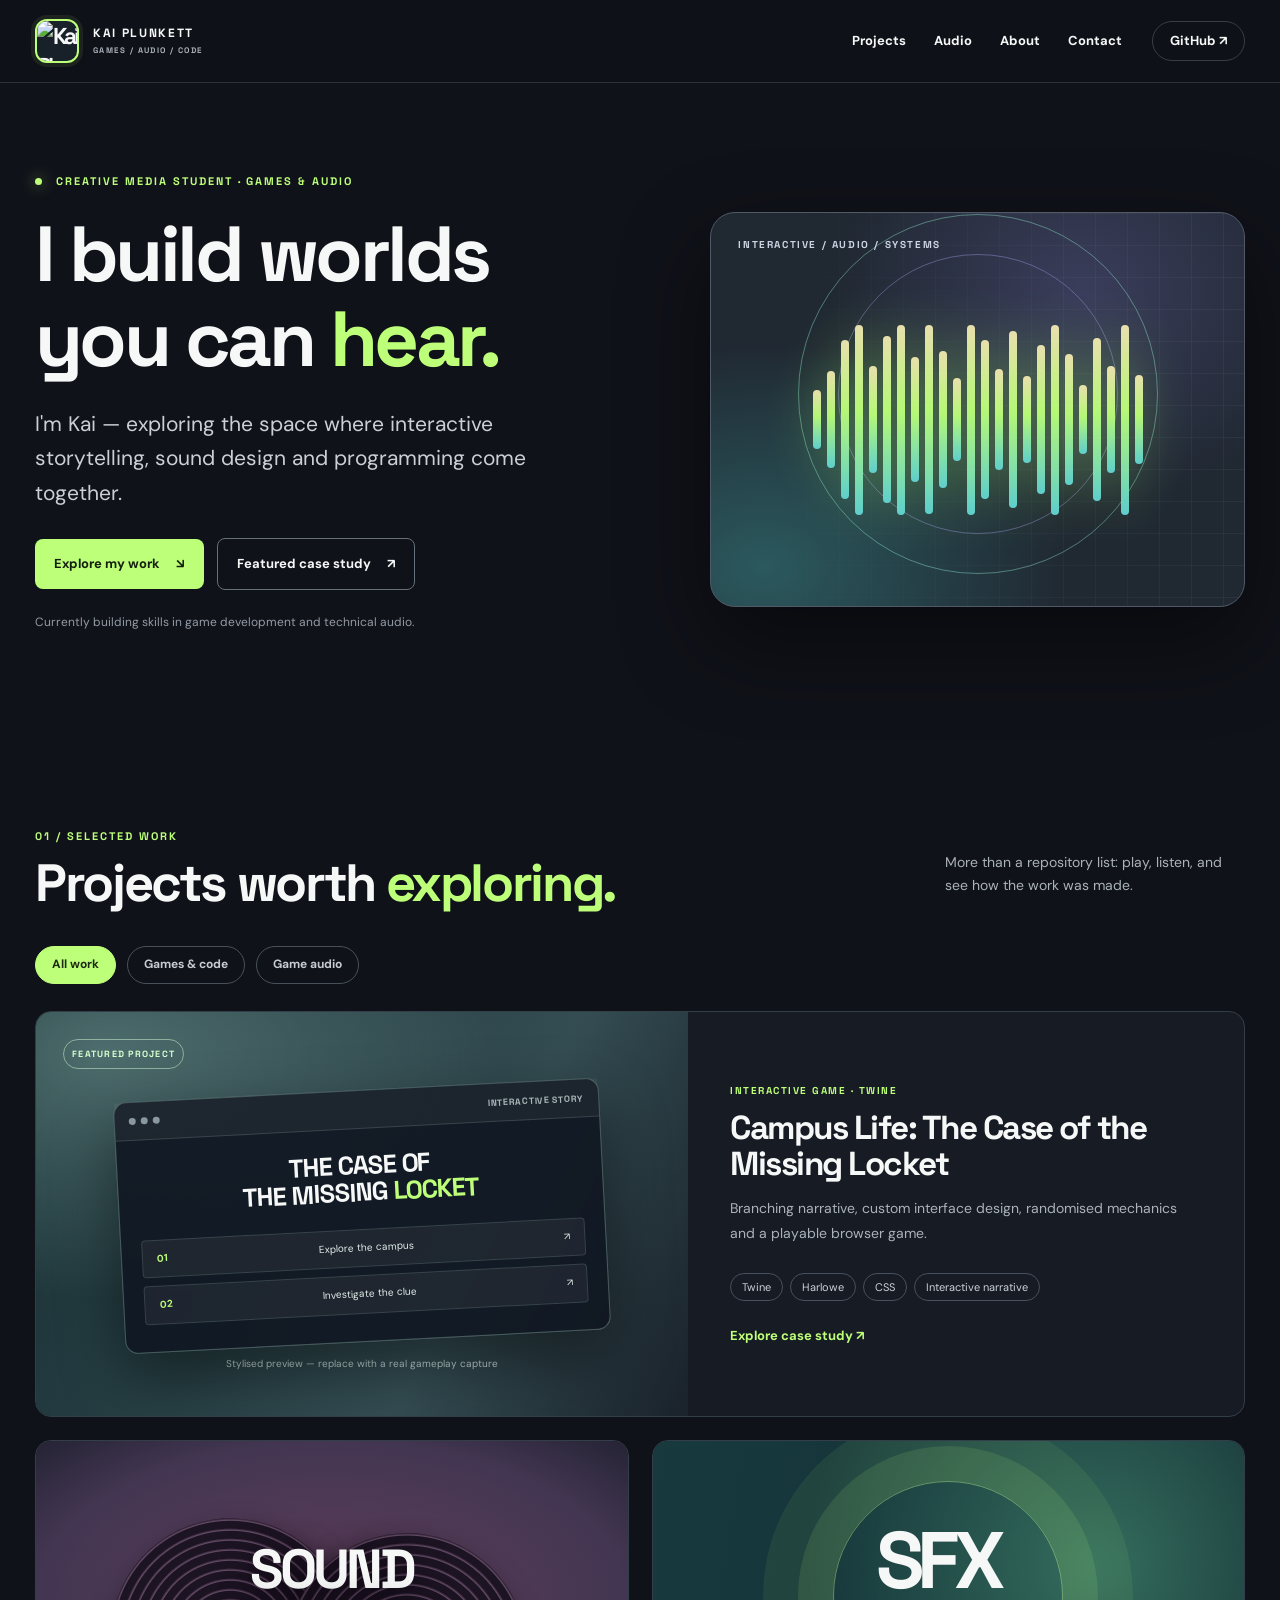
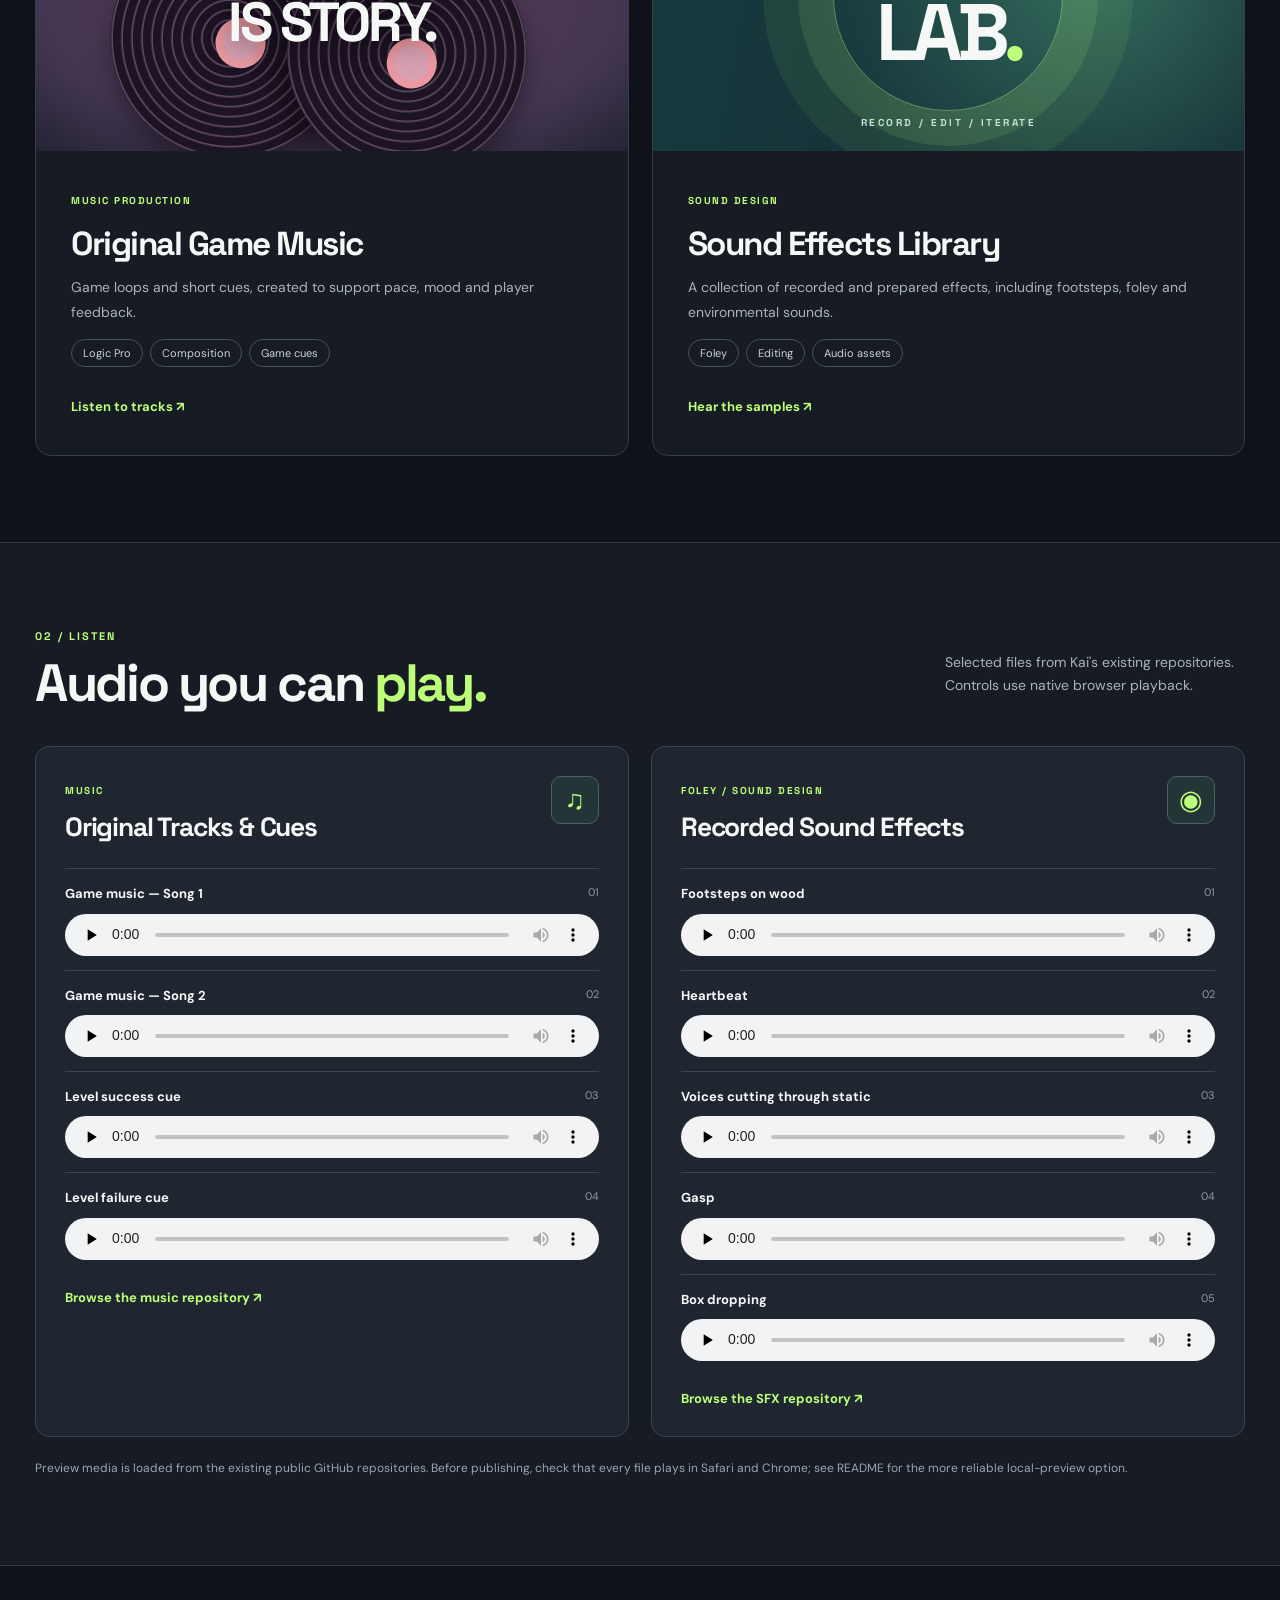
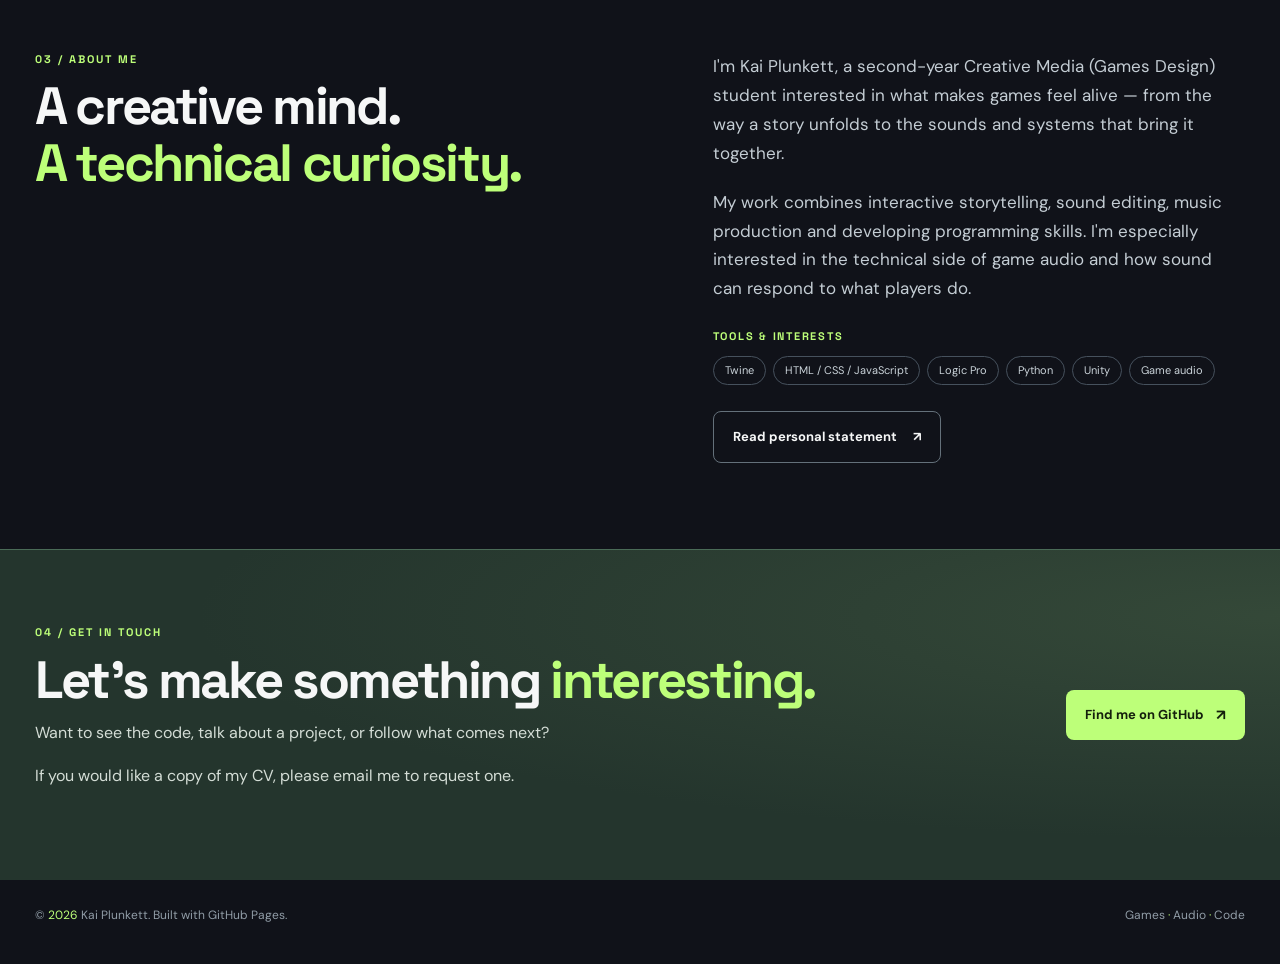
==== commit f4ba6e42: "Update sound fx files" ====
--- a/index.html
+++ b/index.html
@@ -6,8 +6,8 @@
   <meta name="description" content="Kai Plunkett — games, audio and interactive systems portfolio. Explore playable projects, original music and sound design.">
   <meta name="theme-color" content="#101219">
   <title>Kai Plunkett | Games · Audio · Code</title>
-  <link rel="stylesheet" href="assets/css/styles.css?v=8">
-  <script defer src="assets/js/main.js?v=8"></script>
+  <link rel="stylesheet" href="assets/css/styles.css?v=9">
+  <script defer src="assets/js/main.js?v=9"></script>
 </head>
 <body data-portfolio-build="v7">
   <a class="skip-link" href="#main">Skip to content</a>
@@ -46,7 +46,7 @@
     </section>
     <section class="section audio-section" id="audio"><div class="wrap"><div class="section-heading"><div><p class="eyebrow">02 / LISTEN</p><h2>Audio you can <em>play.</em></h2></div><p>Selected files from Kai's existing repositories. Controls use native browser playback.</p></div><div class="audio-grid">
       <div class="audio-panel"><div class="panel-head"><div><span class="project-type">MUSIC</span><h3>Original Tracks & Cues</h3></div><span class="panel-graphic" aria-hidden="true">♫</span></div><div class="track"><div class="track-title"><strong>Game music — Song 1</strong><span>01</span></div><audio controls preload="none" aria-label="Play Game music Song 1"><source src="https://raw.githubusercontent.com/KaiPlunkett/custom-created-music-tracks/main/Project%20-%20L3G%20-%20A2%20-%20V3%20-%20Kai%20-%20Song%201.mp3" type="audio/mpeg">Audio playback is not supported by your browser.</audio></div><div class="track"><div class="track-title"><strong>Game music — Song 2</strong><span>02</span></div><audio controls preload="none" aria-label="Play Game music Song 2"><source src="https://raw.githubusercontent.com/KaiPlunkett/custom-created-music-tracks/main/Project%20-%20L3G%20-%20A2%20-%20V3%20-%20Kai%20-%20Song%202.mp3" type="audio/mpeg">Audio playback is not supported by your browser.</audio></div><div class="track"><div class="track-title"><strong>Level success cue</strong><span>03</span></div><audio controls preload="none" aria-label="Play level success cue"><source src="https://raw.githubusercontent.com/KaiPlunkett/custom-created-music-tracks/main/Project%20-%20L3G%20-%20A2%20-%20V3%20-%20Kai%20-%20Level%20Success.mp3" type="audio/mpeg">Audio playback is not supported by your browser.</audio></div><div class="track"><div class="track-title"><strong>Level failure cue</strong><span>04</span></div><audio controls preload="none" aria-label="Play level failure cue"><source src="https://raw.githubusercontent.com/KaiPlunkett/custom-created-music-tracks/main/Project%20-%20L3G%20-%20A2%20-%20V3%20-%20Kai%20-%20Level%20Failure.mp3" type="audio/mpeg">Audio playback is not supported by your browser.</audio></div><a class="text-link" href="https://github.com/KaiPlunkett/custom-created-music-tracks" target="_blank" rel="noopener noreferrer">Browse the music repository ↗</a></div>
-      <div class="audio-panel"><div class="panel-head"><div><span class="project-type">FOLEY / SOUND DESIGN</span><h3>Recorded Sound Effects</h3></div><span class="panel-graphic" aria-hidden="true">◉</span></div><div class="track"><div class="track-title"><strong>Footsteps on wood</strong><span>01</span></div><audio controls preload="none" aria-label="Play footsteps sound effect"><source src="https://raw.githubusercontent.com/KaiPlunkett/sound-effects-library/main/Footsteps%20On%20Wood%20V1.m4a" type="audio/mp4">Audio playback is not supported by your browser.</audio></div><div class="track"><div class="track-title"><strong>Heartbeat</strong><span>02</span></div><audio controls preload="none" aria-label="Play heartbeat sound effect"><source src="https://raw.githubusercontent.com/KaiPlunkett/sound-effects-library/main/Heartbeat%20V1.m4a" type="audio/mp4">Audio playback is not supported by your browser.</audio></div><div class="track"><div class="track-title"><strong>Wind</strong><span>03</span></div><audio controls preload="none" aria-label="Play wind sound effect"><source src="https://raw.githubusercontent.com/KaiPlunkett/sound-effects-library/main/Wind%20V1.m4a" type="audio/mp4">Audio playback is not supported by your browser.</audio></div><a class="text-link" href="https://github.com/KaiPlunkett/sound-effects-library" target="_blank" rel="noopener noreferrer">Browse the SFX repository ↗</a></div>
+      <div class="audio-panel"><div class="panel-head"><div><span class="project-type">FOLEY / SOUND DESIGN</span><h3>Recorded Sound Effects</h3></div><span class="panel-graphic" aria-hidden="true">◉</span></div><div class="track"><div class="track-title"><strong>Footsteps on wood</strong><span>01</span></div><audio controls preload="none" aria-label="Play footsteps on wood sound effect"><source src="https://raw.githubusercontent.com/KaiPlunkett/sound-effects-library/main/Footsteps%20On%20Wood%20V1.m4a" type="audio/mp4">Audio playback is not supported by your browser.</audio></div><div class="track"><div class="track-title"><strong>Heartbeat</strong><span>02</span></div><audio controls preload="none" aria-label="Play heartbeat sound effect"><source src="https://raw.githubusercontent.com/KaiPlunkett/sound-effects-library/main/Heartbeat%20V1.m4a" type="audio/mp4">Audio playback is not supported by your browser.</audio></div><div class="track"><div class="track-title"><strong>Voices cutting through static</strong><span>03</span></div><audio controls preload="none" aria-label="Play voices cutting through static sound effect"><source src="https://raw.githubusercontent.com/KaiPlunkett/sound-effects-library/main/Voices%20Cutting%20through%20Static.m4a" type="audio/mp4">Audio playback is not supported by your browser.</audio></div><div class="track"><div class="track-title"><strong>Gasp</strong><span>04</span></div><audio controls preload="none" aria-label="Play gasp sound effect"><source src="https://raw.githubusercontent.com/KaiPlunkett/sound-effects-library/main/Gasp%20V1.m4a" type="audio/mp4">Audio playback is not supported by your browser.</audio></div><div class="track"><div class="track-title"><strong>Box dropping</strong><span>05</span></div><audio controls preload="none" aria-label="Play box dropping sound effect"><source src="https://raw.githubusercontent.com/KaiPlunkett/sound-effects-library/main/Box%20Dropping%20V1.m4a" type="audio/mp4">Audio playback is not supported by your browser.</audio></div><a class="text-link" href="https://github.com/KaiPlunkett/sound-effects-library" target="_blank" rel="noopener noreferrer">Browse the SFX repository ↗</a></div>
     </div><p class="media-disclaimer">Preview media is loaded from the existing public GitHub repositories. Before publishing, check that every file plays in Safari and Chrome; see README for the more reliable local-preview option.</p></div></section>
     <section class="section wrap about" id="about"><div class="about-title"><p class="eyebrow">03 / ABOUT ME</p><h2>A creative mind.<br><em>A technical curiosity.</em></h2></div><div class="about-copy"><p>I'm Kai Plunkett, a second-year Creative Media (Games Design) student interested in what makes games feel alive — from the way a story unfolds to the sounds and systems that bring it together.</p><p>My work combines interactive storytelling, sound editing, music production and developing programming skills. I'm especially interested in the technical side of game audio and how sound can respond to what players do.</p><div class="skill-heading">TOOLS & INTERESTS</div><div class="tags"><span>Twine</span><span>HTML / CSS / JavaScript</span><span>Logic Pro</span><span>Python</span><span>Unity</span><span>Game audio</span></div><div class="button-row"><button class="button ghost statement-trigger" id="personal-statement-trigger" type="button" aria-haspopup="dialog" aria-controls="personal-statement-dialog">Read personal statement <span aria-hidden="true">↗</span></button><noscript><a class="text-link" href="https://github.com/KaiPlunkett/personal-statement/blob/main/README.md">View personal statement on GitHub (requires JavaScript for pop-up)</a></noscript></div></div></section>
     <section class="contact-band" id="contact"><div class="wrap contact-inner"><div><p class="eyebrow">04 / GET IN TOUCH</p><h2>Let's make something <em>interesting.</em></h2><p>Want to see the code, talk about a project, or follow what comes next?</p><p>If you would like a copy of my CV, please email me to request one.</p></div><a class="button primary contact-github-button" href="https://github.com/KaiPlunkett" target="_blank" rel="noopener noreferrer"><span class="button-label">Find me on GitHub</span><span class="button-arrow" aria-hidden="true">↗</span></a></div></section>
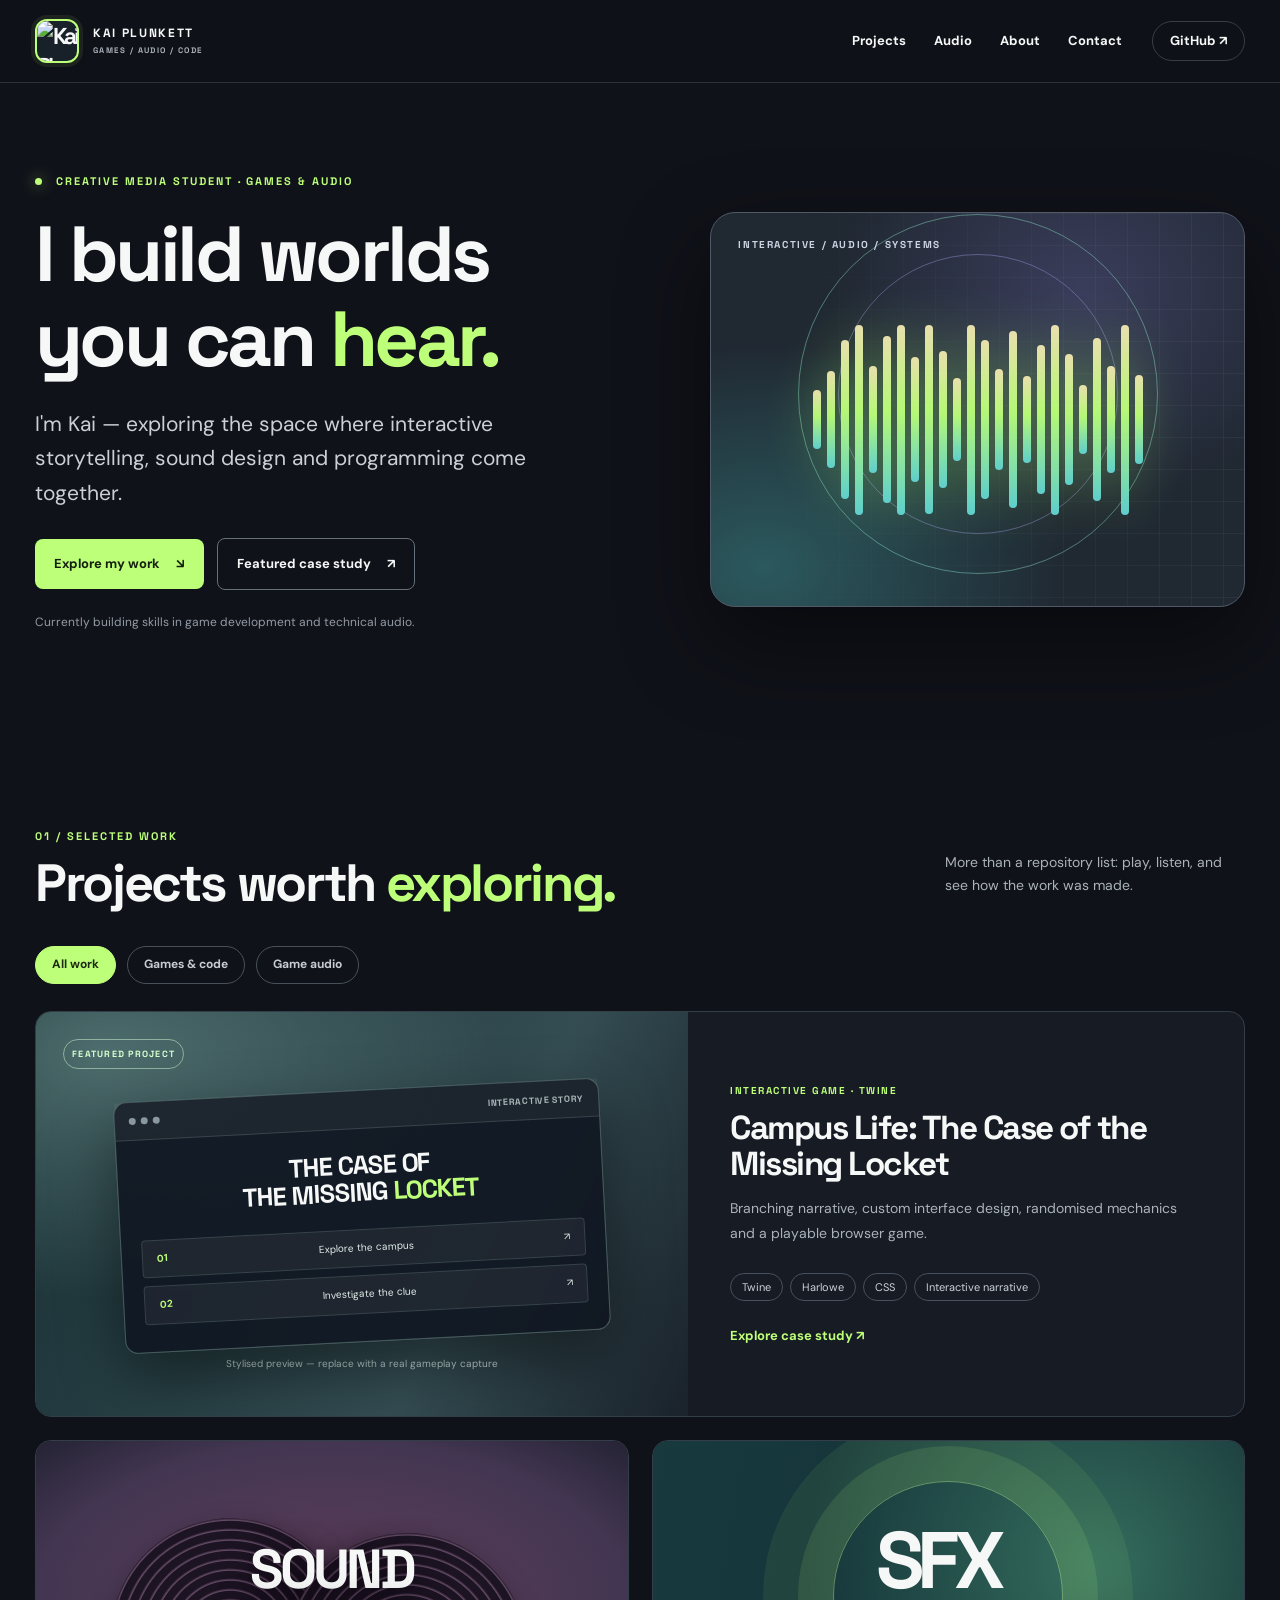
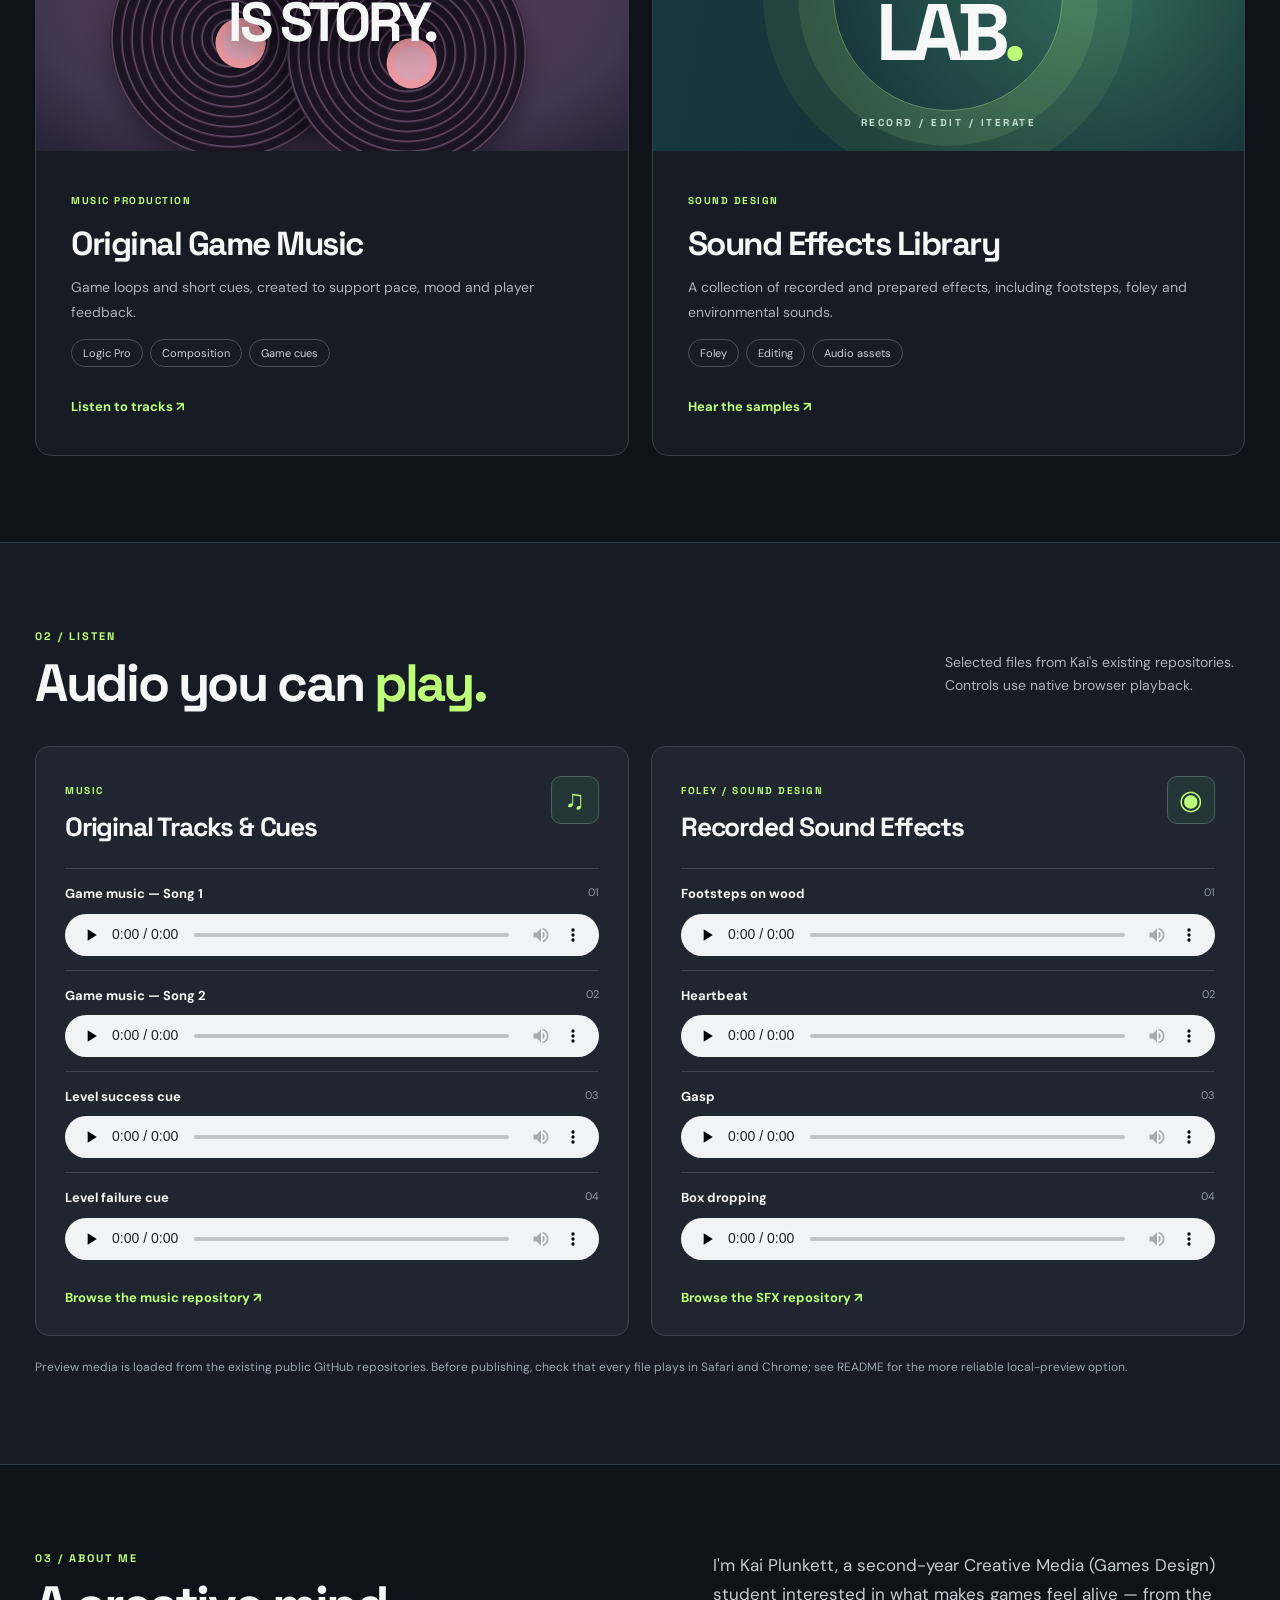
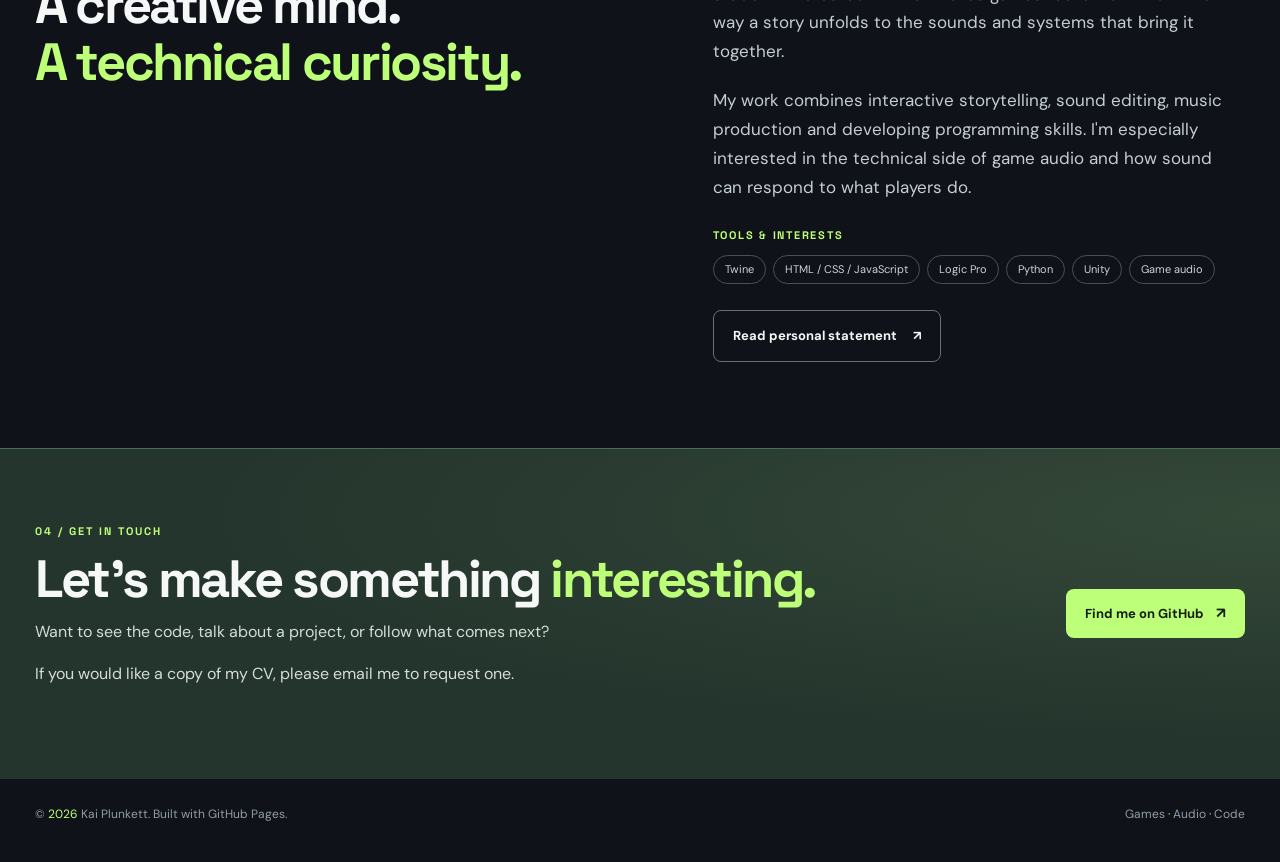
==== commit c01c9d4a: "Updated audio effects files for final draft" ====
--- a/index.html
+++ b/index.html
@@ -6,8 +6,8 @@
   <meta name="description" content="Kai Plunkett — games, audio and interactive systems portfolio. Explore playable projects, original music and sound design.">
   <meta name="theme-color" content="#101219">
   <title>Kai Plunkett | Games · Audio · Code</title>
-  <link rel="stylesheet" href="assets/css/styles.css?v=9">
-  <script defer src="assets/js/main.js?v=9"></script>
+  <link rel="stylesheet" href="assets/css/styles.css?v=10">
+  <script defer src="assets/js/main.js?v=10"></script>
 </head>
 <body data-portfolio-build="v7">
   <a class="skip-link" href="#main">Skip to content</a>
@@ -46,7 +46,7 @@
     </section>
     <section class="section audio-section" id="audio"><div class="wrap"><div class="section-heading"><div><p class="eyebrow">02 / LISTEN</p><h2>Audio you can <em>play.</em></h2></div><p>Selected files from Kai's existing repositories. Controls use native browser playback.</p></div><div class="audio-grid">
       <div class="audio-panel"><div class="panel-head"><div><span class="project-type">MUSIC</span><h3>Original Tracks & Cues</h3></div><span class="panel-graphic" aria-hidden="true">♫</span></div><div class="track"><div class="track-title"><strong>Game music — Song 1</strong><span>01</span></div><audio controls preload="none" aria-label="Play Game music Song 1"><source src="https://raw.githubusercontent.com/KaiPlunkett/custom-created-music-tracks/main/Project%20-%20L3G%20-%20A2%20-%20V3%20-%20Kai%20-%20Song%201.mp3" type="audio/mpeg">Audio playback is not supported by your browser.</audio></div><div class="track"><div class="track-title"><strong>Game music — Song 2</strong><span>02</span></div><audio controls preload="none" aria-label="Play Game music Song 2"><source src="https://raw.githubusercontent.com/KaiPlunkett/custom-created-music-tracks/main/Project%20-%20L3G%20-%20A2%20-%20V3%20-%20Kai%20-%20Song%202.mp3" type="audio/mpeg">Audio playback is not supported by your browser.</audio></div><div class="track"><div class="track-title"><strong>Level success cue</strong><span>03</span></div><audio controls preload="none" aria-label="Play level success cue"><source src="https://raw.githubusercontent.com/KaiPlunkett/custom-created-music-tracks/main/Project%20-%20L3G%20-%20A2%20-%20V3%20-%20Kai%20-%20Level%20Success.mp3" type="audio/mpeg">Audio playback is not supported by your browser.</audio></div><div class="track"><div class="track-title"><strong>Level failure cue</strong><span>04</span></div><audio controls preload="none" aria-label="Play level failure cue"><source src="https://raw.githubusercontent.com/KaiPlunkett/custom-created-music-tracks/main/Project%20-%20L3G%20-%20A2%20-%20V3%20-%20Kai%20-%20Level%20Failure.mp3" type="audio/mpeg">Audio playback is not supported by your browser.</audio></div><a class="text-link" href="https://github.com/KaiPlunkett/custom-created-music-tracks" target="_blank" rel="noopener noreferrer">Browse the music repository ↗</a></div>
-      <div class="audio-panel"><div class="panel-head"><div><span class="project-type">FOLEY / SOUND DESIGN</span><h3>Recorded Sound Effects</h3></div><span class="panel-graphic" aria-hidden="true">◉</span></div><div class="track"><div class="track-title"><strong>Footsteps on wood</strong><span>01</span></div><audio controls preload="none" aria-label="Play footsteps on wood sound effect"><source src="https://raw.githubusercontent.com/KaiPlunkett/sound-effects-library/main/Footsteps%20On%20Wood%20V1.m4a" type="audio/mp4">Audio playback is not supported by your browser.</audio></div><div class="track"><div class="track-title"><strong>Heartbeat</strong><span>02</span></div><audio controls preload="none" aria-label="Play heartbeat sound effect"><source src="https://raw.githubusercontent.com/KaiPlunkett/sound-effects-library/main/Heartbeat%20V1.m4a" type="audio/mp4">Audio playback is not supported by your browser.</audio></div><div class="track"><div class="track-title"><strong>Voices cutting through static</strong><span>03</span></div><audio controls preload="none" aria-label="Play voices cutting through static sound effect"><source src="https://raw.githubusercontent.com/KaiPlunkett/sound-effects-library/main/Voices%20Cutting%20through%20Static.m4a" type="audio/mp4">Audio playback is not supported by your browser.</audio></div><div class="track"><div class="track-title"><strong>Gasp</strong><span>04</span></div><audio controls preload="none" aria-label="Play gasp sound effect"><source src="https://raw.githubusercontent.com/KaiPlunkett/sound-effects-library/main/Gasp%20V1.m4a" type="audio/mp4">Audio playback is not supported by your browser.</audio></div><div class="track"><div class="track-title"><strong>Box dropping</strong><span>05</span></div><audio controls preload="none" aria-label="Play box dropping sound effect"><source src="https://raw.githubusercontent.com/KaiPlunkett/sound-effects-library/main/Box%20Dropping%20V1.m4a" type="audio/mp4">Audio playback is not supported by your browser.</audio></div><a class="text-link" href="https://github.com/KaiPlunkett/sound-effects-library" target="_blank" rel="noopener noreferrer">Browse the SFX repository ↗</a></div>
+      <div class="audio-panel"><div class="panel-head"><div><span class="project-type">FOLEY / SOUND DESIGN</span><h3>Recorded Sound Effects</h3></div><span class="panel-graphic" aria-hidden="true">◉</span></div><div class="track"><div class="track-title"><strong>Footsteps on wood</strong><span>01</span></div><audio controls preload="none" aria-label="Play footsteps on wood sound effect"><source src="https://raw.githubusercontent.com/KaiPlunkett/sound-effects-library/main/Footsteps%20On%20Wood%20V1.m4a" type="audio/mp4">Audio playback is not supported by your browser.</audio></div><div class="track"><div class="track-title"><strong>Heartbeat</strong><span>02</span></div><audio controls preload="none" aria-label="Play heartbeat sound effect"><source src="https://raw.githubusercontent.com/KaiPlunkett/sound-effects-library/main/Heartbeat%20V1.m4a" type="audio/mp4">Audio playback is not supported by your browser.</audio></div><div class="track"><div class="track-title"><strong>Gasp</strong><span>03</span></div><audio controls preload="none" aria-label="Play gasp sound effect"><source src="https://raw.githubusercontent.com/KaiPlunkett/sound-effects-library/main/Gasp%20V1.m4a" type="audio/mp4">Audio playback is not supported by your browser.</audio></div><div class="track"><div class="track-title"><strong>Box dropping</strong><span>04</span></div><audio controls preload="none" aria-label="Play box dropping sound effect"><source src="https://raw.githubusercontent.com/KaiPlunkett/sound-effects-library/main/Box%20Dropping%20V1.m4a" type="audio/mp4">Audio playback is not supported by your browser.</audio></div><a class="text-link" href="https://github.com/KaiPlunkett/sound-effects-library" target="_blank" rel="noopener noreferrer">Browse the SFX repository ↗</a></div>
     </div><p class="media-disclaimer">Preview media is loaded from the existing public GitHub repositories. Before publishing, check that every file plays in Safari and Chrome; see README for the more reliable local-preview option.</p></div></section>
     <section class="section wrap about" id="about"><div class="about-title"><p class="eyebrow">03 / ABOUT ME</p><h2>A creative mind.<br><em>A technical curiosity.</em></h2></div><div class="about-copy"><p>I'm Kai Plunkett, a second-year Creative Media (Games Design) student interested in what makes games feel alive — from the way a story unfolds to the sounds and systems that bring it together.</p><p>My work combines interactive storytelling, sound editing, music production and developing programming skills. I'm especially interested in the technical side of game audio and how sound can respond to what players do.</p><div class="skill-heading">TOOLS & INTERESTS</div><div class="tags"><span>Twine</span><span>HTML / CSS / JavaScript</span><span>Logic Pro</span><span>Python</span><span>Unity</span><span>Game audio</span></div><div class="button-row"><button class="button ghost statement-trigger" id="personal-statement-trigger" type="button" aria-haspopup="dialog" aria-controls="personal-statement-dialog">Read personal statement <span aria-hidden="true">↗</span></button><noscript><a class="text-link" href="https://github.com/KaiPlunkett/personal-statement/blob/main/README.md">View personal statement on GitHub (requires JavaScript for pop-up)</a></noscript></div></div></section>
     <section class="contact-band" id="contact"><div class="wrap contact-inner"><div><p class="eyebrow">04 / GET IN TOUCH</p><h2>Let's make something <em>interesting.</em></h2><p>Want to see the code, talk about a project, or follow what comes next?</p><p>If you would like a copy of my CV, please email me to request one.</p></div><a class="button primary contact-github-button" href="https://github.com/KaiPlunkett" target="_blank" rel="noopener noreferrer"><span class="button-label">Find me on GitHub</span><span class="button-arrow" aria-hidden="true">↗</span></a></div></section>
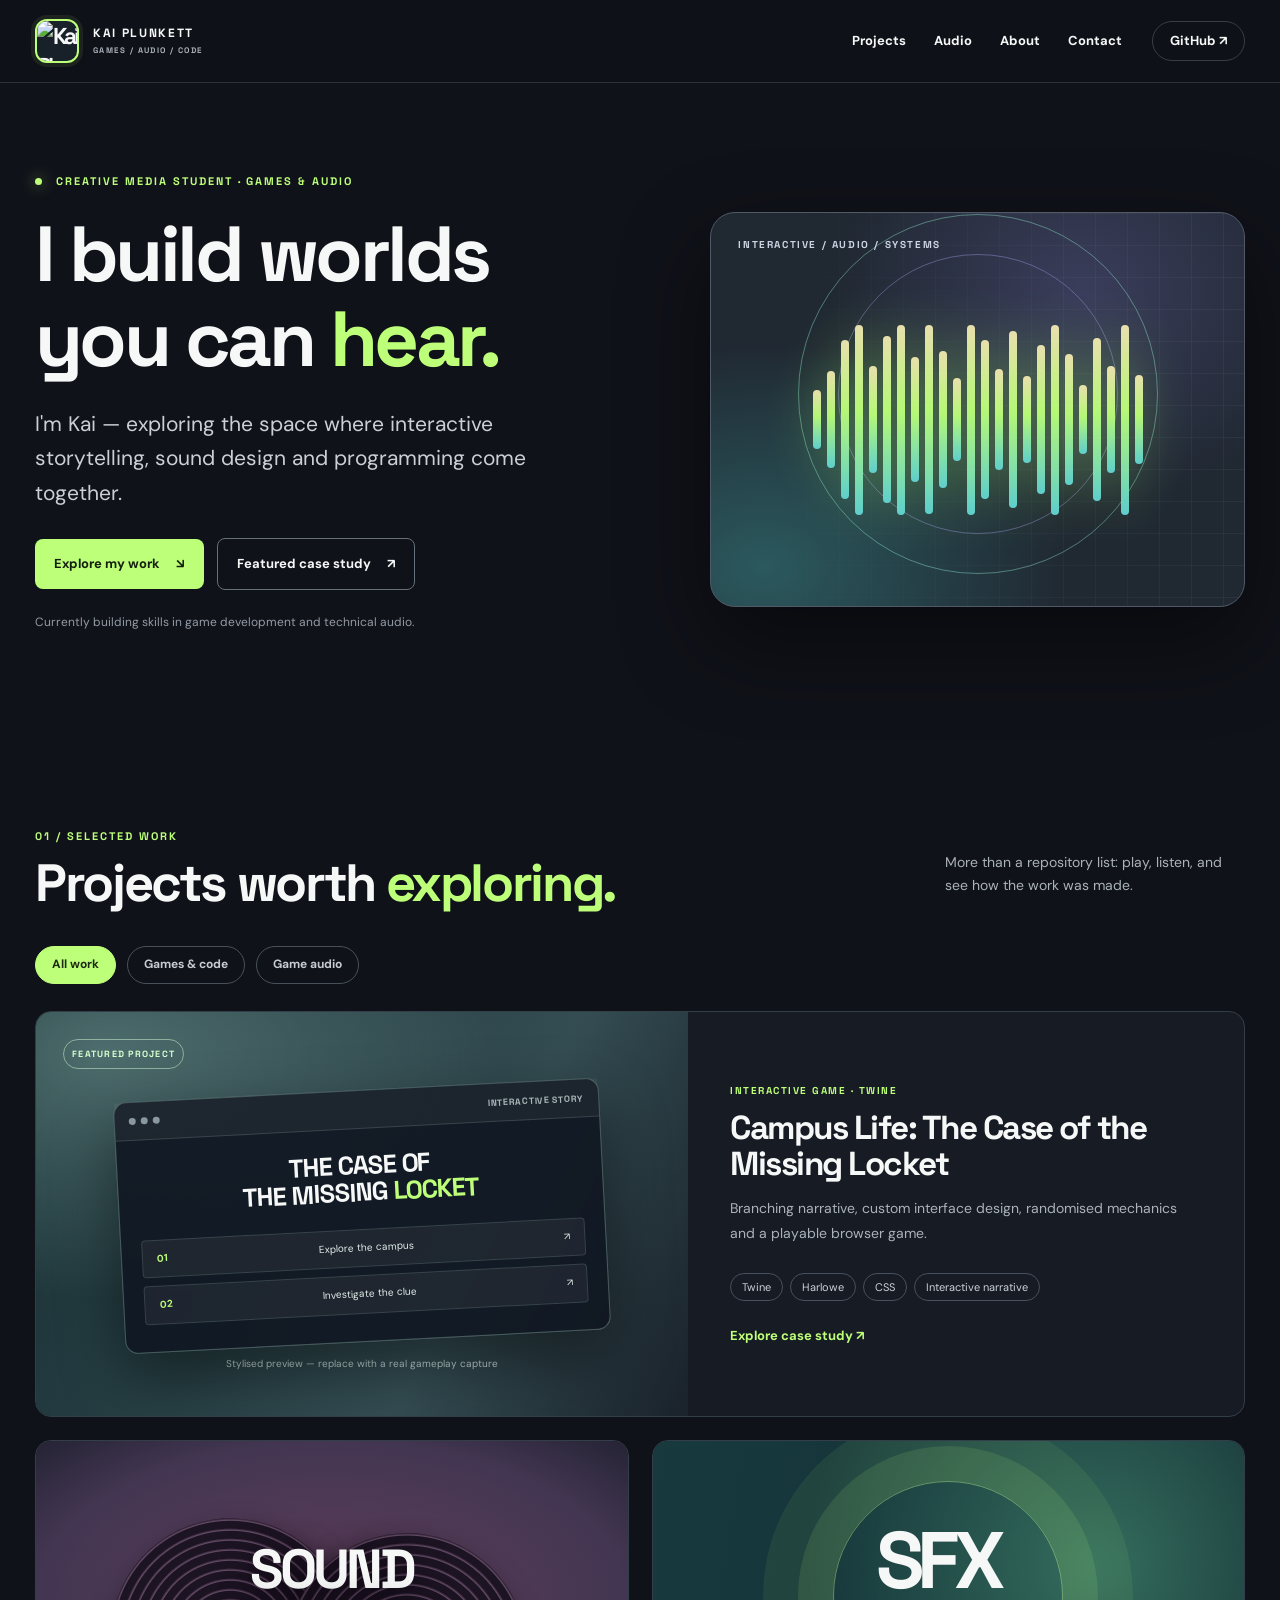
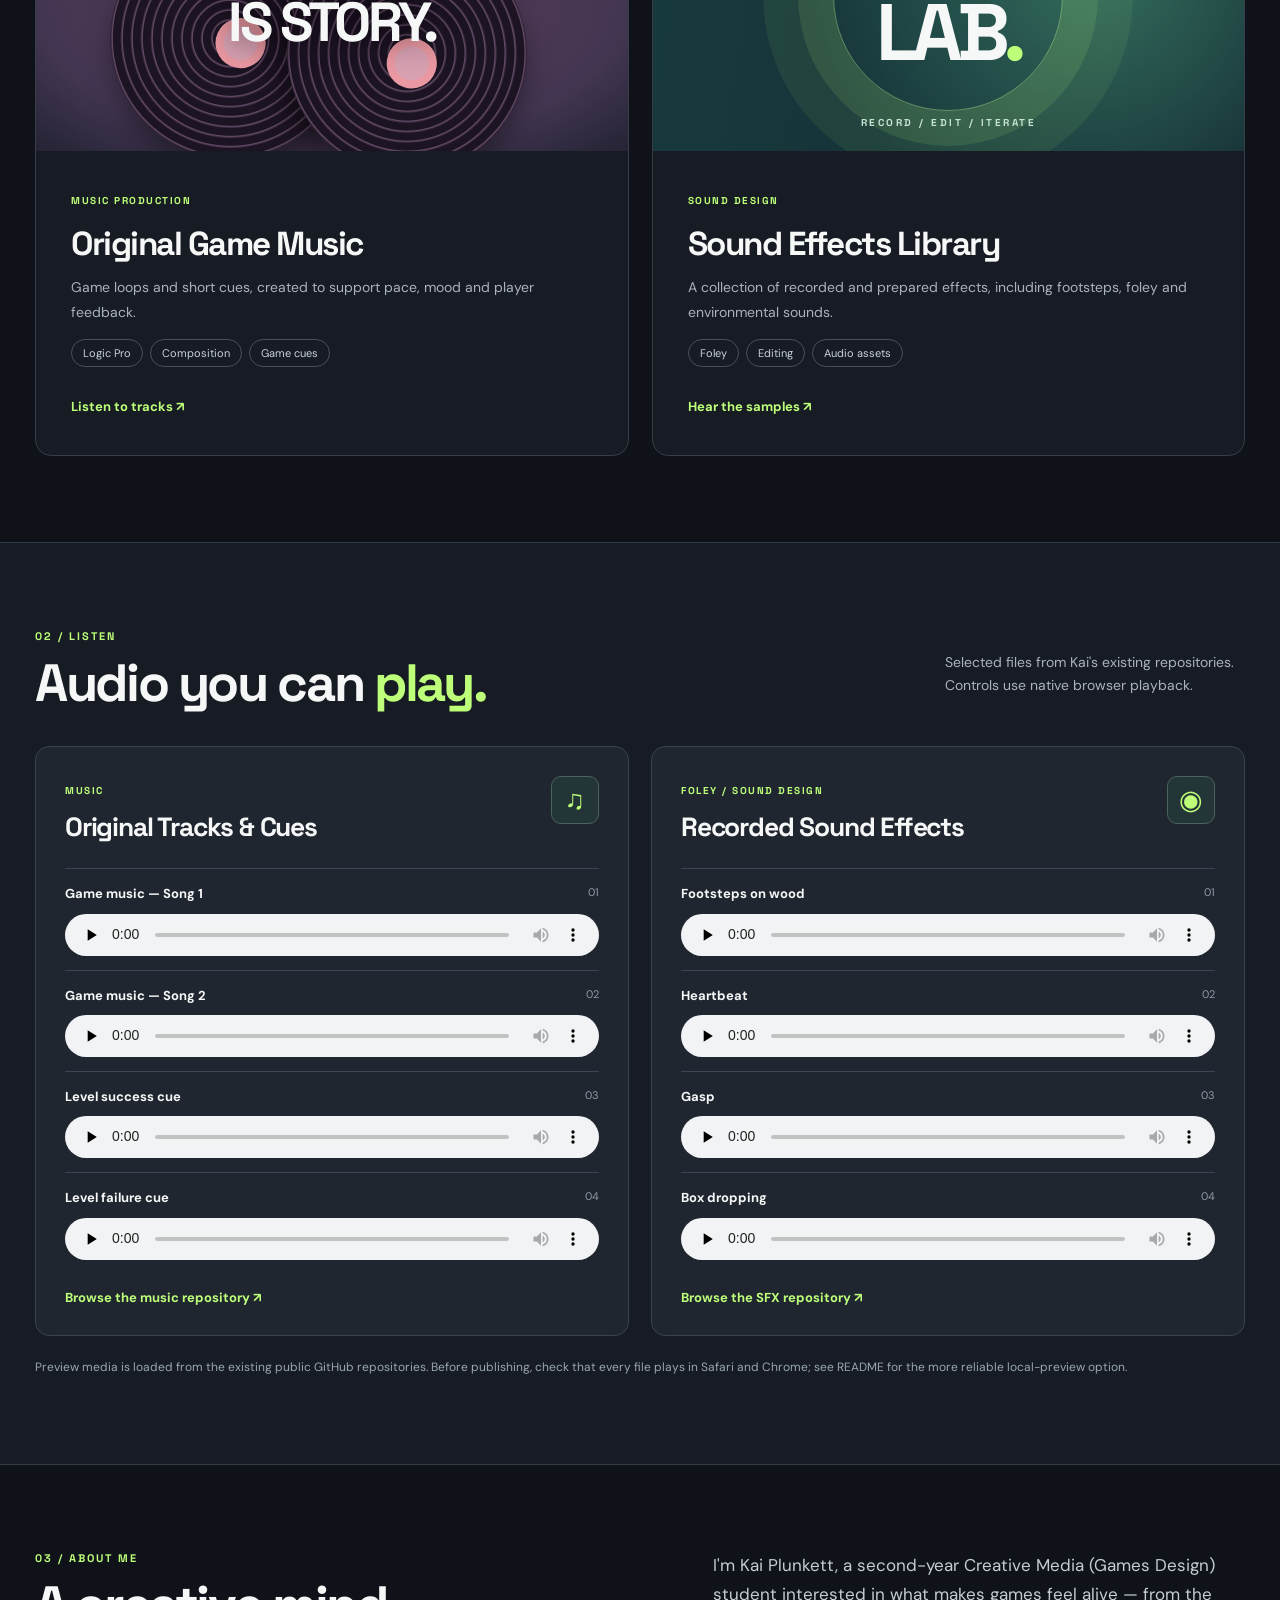
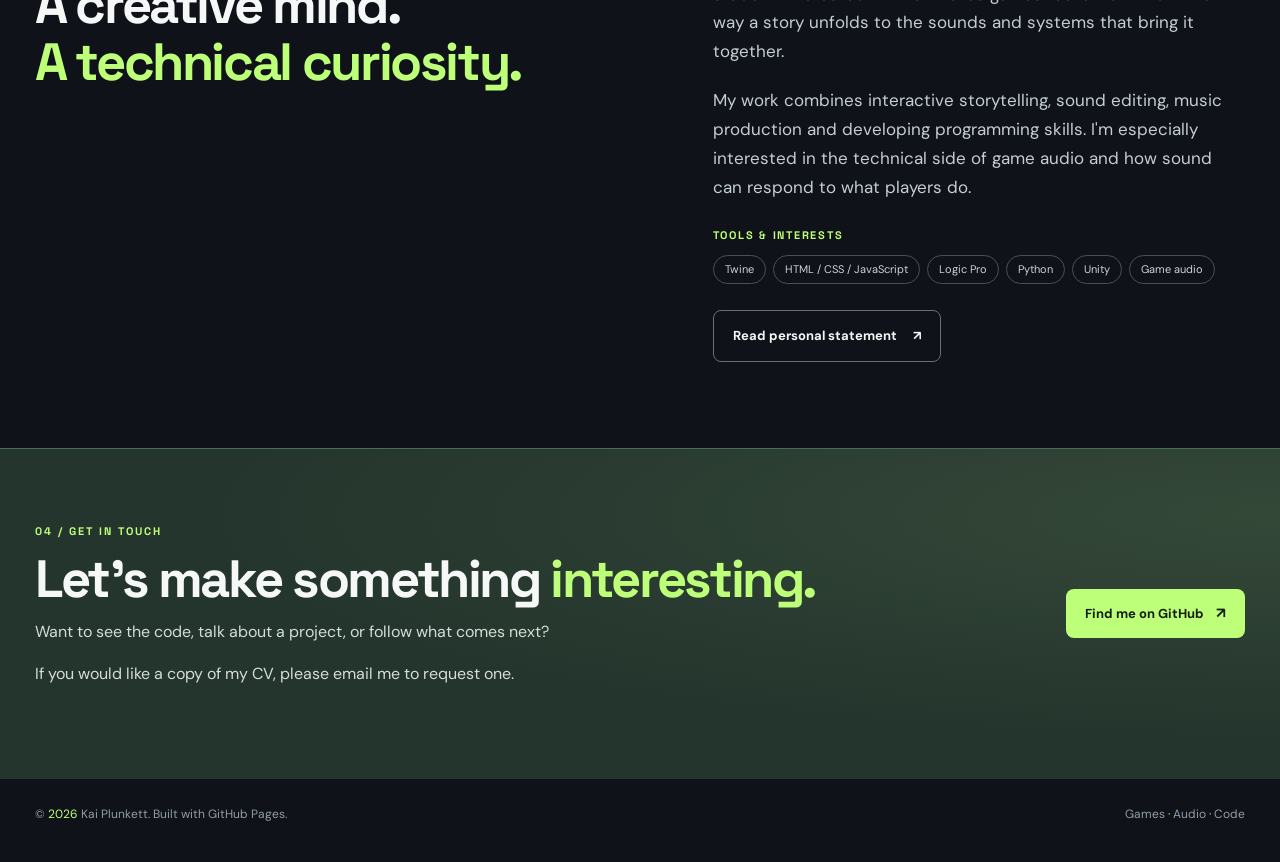
==== commit b35fec8b: "Update audio player based upon feedback from user. Avoid multiple audio files from playing at once" ====
--- a/index.html
+++ b/index.html
@@ -6,8 +6,8 @@
   <meta name="description" content="Kai Plunkett — games, audio and interactive systems portfolio. Explore playable projects, original music and sound design.">
   <meta name="theme-color" content="#101219">
   <title>Kai Plunkett | Games · Audio · Code</title>
-  <link rel="stylesheet" href="assets/css/styles.css?v=10">
-  <script defer src="assets/js/main.js?v=10"></script>
+  <link rel="stylesheet" href="assets/css/styles.css?v=11">
+  <script defer src="assets/js/main.js?v=11"></script>
 </head>
 <body data-portfolio-build="v7">
   <a class="skip-link" href="#main">Skip to content</a>
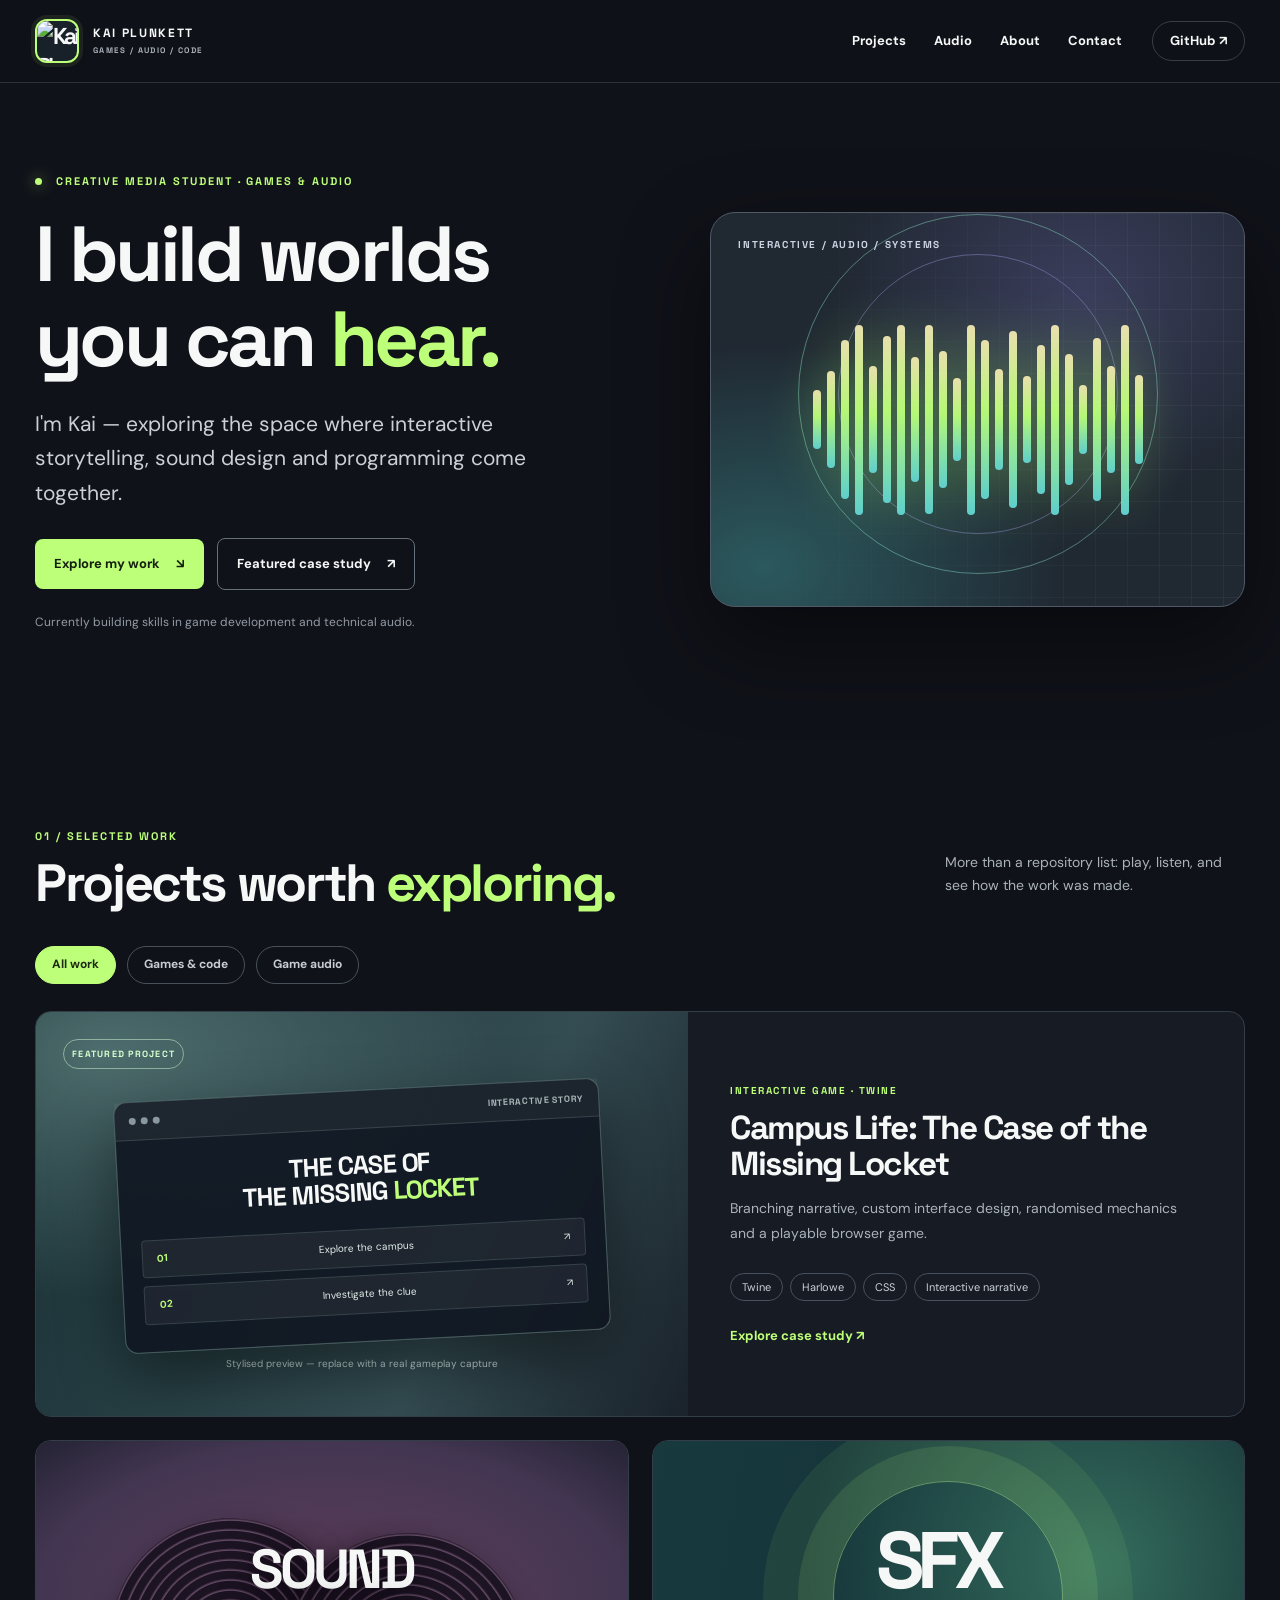
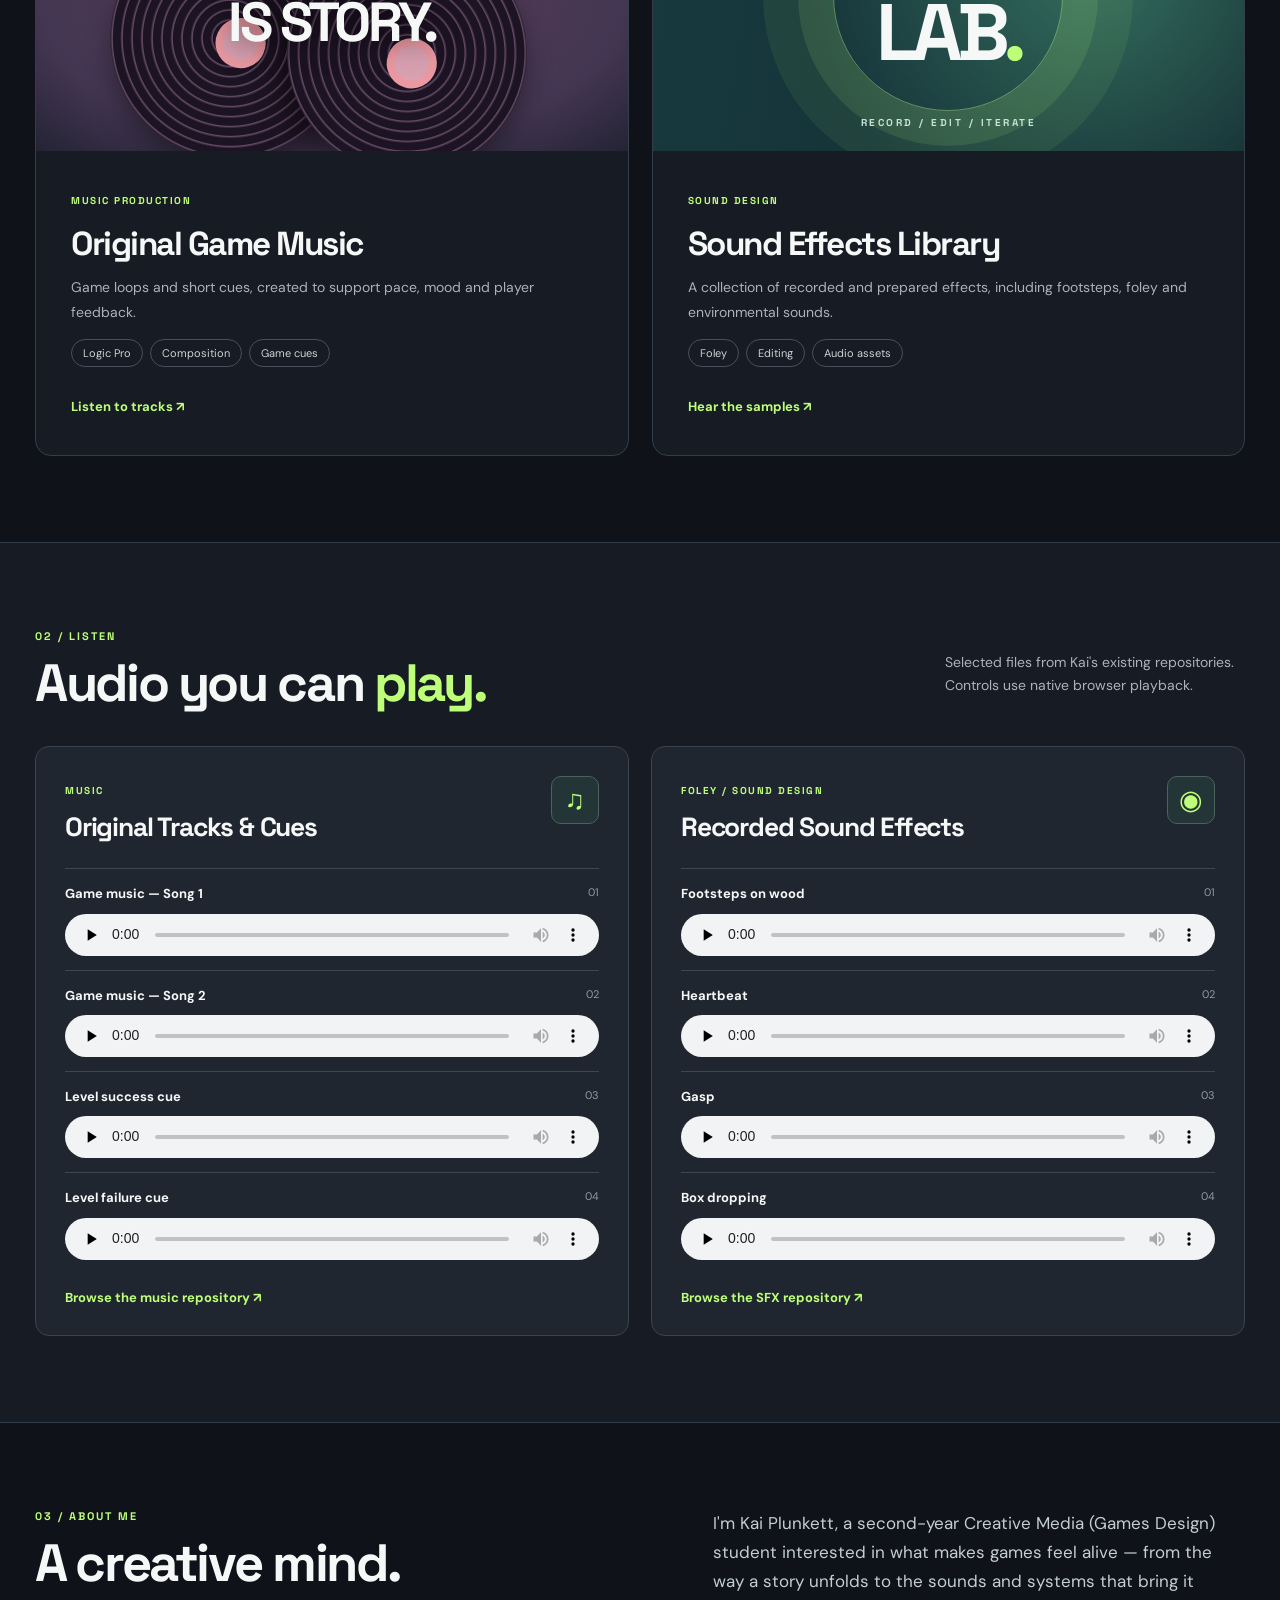
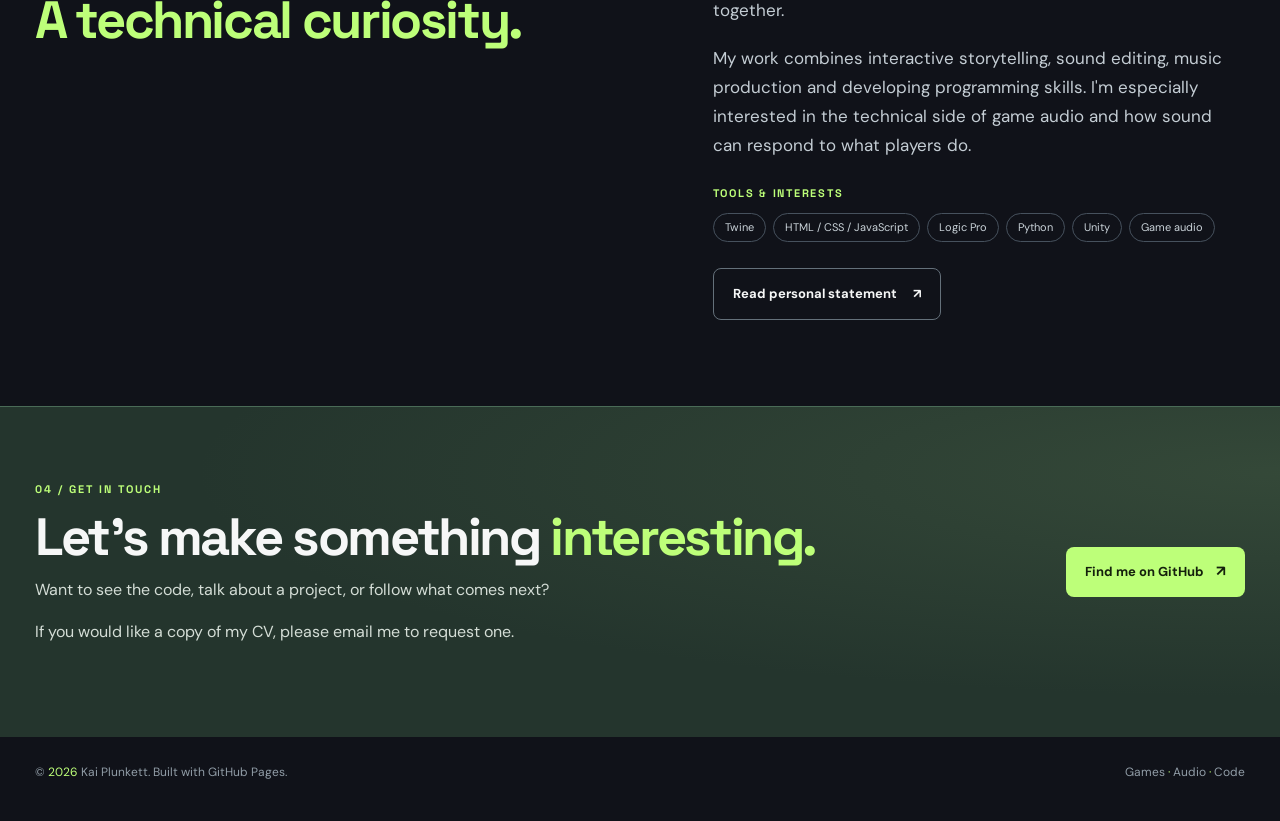
==== commit c6c78c0b: "Remove Unwanted statement regarding audio file publishing from HTML" ====
--- a/index.html
+++ b/index.html
@@ -47,7 +47,7 @@
     <section class="section audio-section" id="audio"><div class="wrap"><div class="section-heading"><div><p class="eyebrow">02 / LISTEN</p><h2>Audio you can <em>play.</em></h2></div><p>Selected files from Kai's existing repositories. Controls use native browser playback.</p></div><div class="audio-grid">
       <div class="audio-panel"><div class="panel-head"><div><span class="project-type">MUSIC</span><h3>Original Tracks & Cues</h3></div><span class="panel-graphic" aria-hidden="true">♫</span></div><div class="track"><div class="track-title"><strong>Game music — Song 1</strong><span>01</span></div><audio controls preload="none" aria-label="Play Game music Song 1"><source src="https://raw.githubusercontent.com/KaiPlunkett/custom-created-music-tracks/main/Project%20-%20L3G%20-%20A2%20-%20V3%20-%20Kai%20-%20Song%201.mp3" type="audio/mpeg">Audio playback is not supported by your browser.</audio></div><div class="track"><div class="track-title"><strong>Game music — Song 2</strong><span>02</span></div><audio controls preload="none" aria-label="Play Game music Song 2"><source src="https://raw.githubusercontent.com/KaiPlunkett/custom-created-music-tracks/main/Project%20-%20L3G%20-%20A2%20-%20V3%20-%20Kai%20-%20Song%202.mp3" type="audio/mpeg">Audio playback is not supported by your browser.</audio></div><div class="track"><div class="track-title"><strong>Level success cue</strong><span>03</span></div><audio controls preload="none" aria-label="Play level success cue"><source src="https://raw.githubusercontent.com/KaiPlunkett/custom-created-music-tracks/main/Project%20-%20L3G%20-%20A2%20-%20V3%20-%20Kai%20-%20Level%20Success.mp3" type="audio/mpeg">Audio playback is not supported by your browser.</audio></div><div class="track"><div class="track-title"><strong>Level failure cue</strong><span>04</span></div><audio controls preload="none" aria-label="Play level failure cue"><source src="https://raw.githubusercontent.com/KaiPlunkett/custom-created-music-tracks/main/Project%20-%20L3G%20-%20A2%20-%20V3%20-%20Kai%20-%20Level%20Failure.mp3" type="audio/mpeg">Audio playback is not supported by your browser.</audio></div><a class="text-link" href="https://github.com/KaiPlunkett/custom-created-music-tracks" target="_blank" rel="noopener noreferrer">Browse the music repository ↗</a></div>
       <div class="audio-panel"><div class="panel-head"><div><span class="project-type">FOLEY / SOUND DESIGN</span><h3>Recorded Sound Effects</h3></div><span class="panel-graphic" aria-hidden="true">◉</span></div><div class="track"><div class="track-title"><strong>Footsteps on wood</strong><span>01</span></div><audio controls preload="none" aria-label="Play footsteps on wood sound effect"><source src="https://raw.githubusercontent.com/KaiPlunkett/sound-effects-library/main/Footsteps%20On%20Wood%20V1.m4a" type="audio/mp4">Audio playback is not supported by your browser.</audio></div><div class="track"><div class="track-title"><strong>Heartbeat</strong><span>02</span></div><audio controls preload="none" aria-label="Play heartbeat sound effect"><source src="https://raw.githubusercontent.com/KaiPlunkett/sound-effects-library/main/Heartbeat%20V1.m4a" type="audio/mp4">Audio playback is not supported by your browser.</audio></div><div class="track"><div class="track-title"><strong>Gasp</strong><span>03</span></div><audio controls preload="none" aria-label="Play gasp sound effect"><source src="https://raw.githubusercontent.com/KaiPlunkett/sound-effects-library/main/Gasp%20V1.m4a" type="audio/mp4">Audio playback is not supported by your browser.</audio></div><div class="track"><div class="track-title"><strong>Box dropping</strong><span>04</span></div><audio controls preload="none" aria-label="Play box dropping sound effect"><source src="https://raw.githubusercontent.com/KaiPlunkett/sound-effects-library/main/Box%20Dropping%20V1.m4a" type="audio/mp4">Audio playback is not supported by your browser.</audio></div><a class="text-link" href="https://github.com/KaiPlunkett/sound-effects-library" target="_blank" rel="noopener noreferrer">Browse the SFX repository ↗</a></div>
-    </div><p class="media-disclaimer">Preview media is loaded from the existing public GitHub repositories. Before publishing, check that every file plays in Safari and Chrome; see README for the more reliable local-preview option.</p></div></section>
+    </div></div></section>
     <section class="section wrap about" id="about"><div class="about-title"><p class="eyebrow">03 / ABOUT ME</p><h2>A creative mind.<br><em>A technical curiosity.</em></h2></div><div class="about-copy"><p>I'm Kai Plunkett, a second-year Creative Media (Games Design) student interested in what makes games feel alive — from the way a story unfolds to the sounds and systems that bring it together.</p><p>My work combines interactive storytelling, sound editing, music production and developing programming skills. I'm especially interested in the technical side of game audio and how sound can respond to what players do.</p><div class="skill-heading">TOOLS & INTERESTS</div><div class="tags"><span>Twine</span><span>HTML / CSS / JavaScript</span><span>Logic Pro</span><span>Python</span><span>Unity</span><span>Game audio</span></div><div class="button-row"><button class="button ghost statement-trigger" id="personal-statement-trigger" type="button" aria-haspopup="dialog" aria-controls="personal-statement-dialog">Read personal statement <span aria-hidden="true">↗</span></button><noscript><a class="text-link" href="https://github.com/KaiPlunkett/personal-statement/blob/main/README.md">View personal statement on GitHub (requires JavaScript for pop-up)</a></noscript></div></div></section>
     <section class="contact-band" id="contact"><div class="wrap contact-inner"><div><p class="eyebrow">04 / GET IN TOUCH</p><h2>Let's make something <em>interesting.</em></h2><p>Want to see the code, talk about a project, or follow what comes next?</p><p>If you would like a copy of my CV, please email me to request one.</p></div><a class="button primary contact-github-button" href="https://github.com/KaiPlunkett" target="_blank" rel="noopener noreferrer"><span class="button-label">Find me on GitHub</span><span class="button-arrow" aria-hidden="true">↗</span></a></div></section>
   </main>
